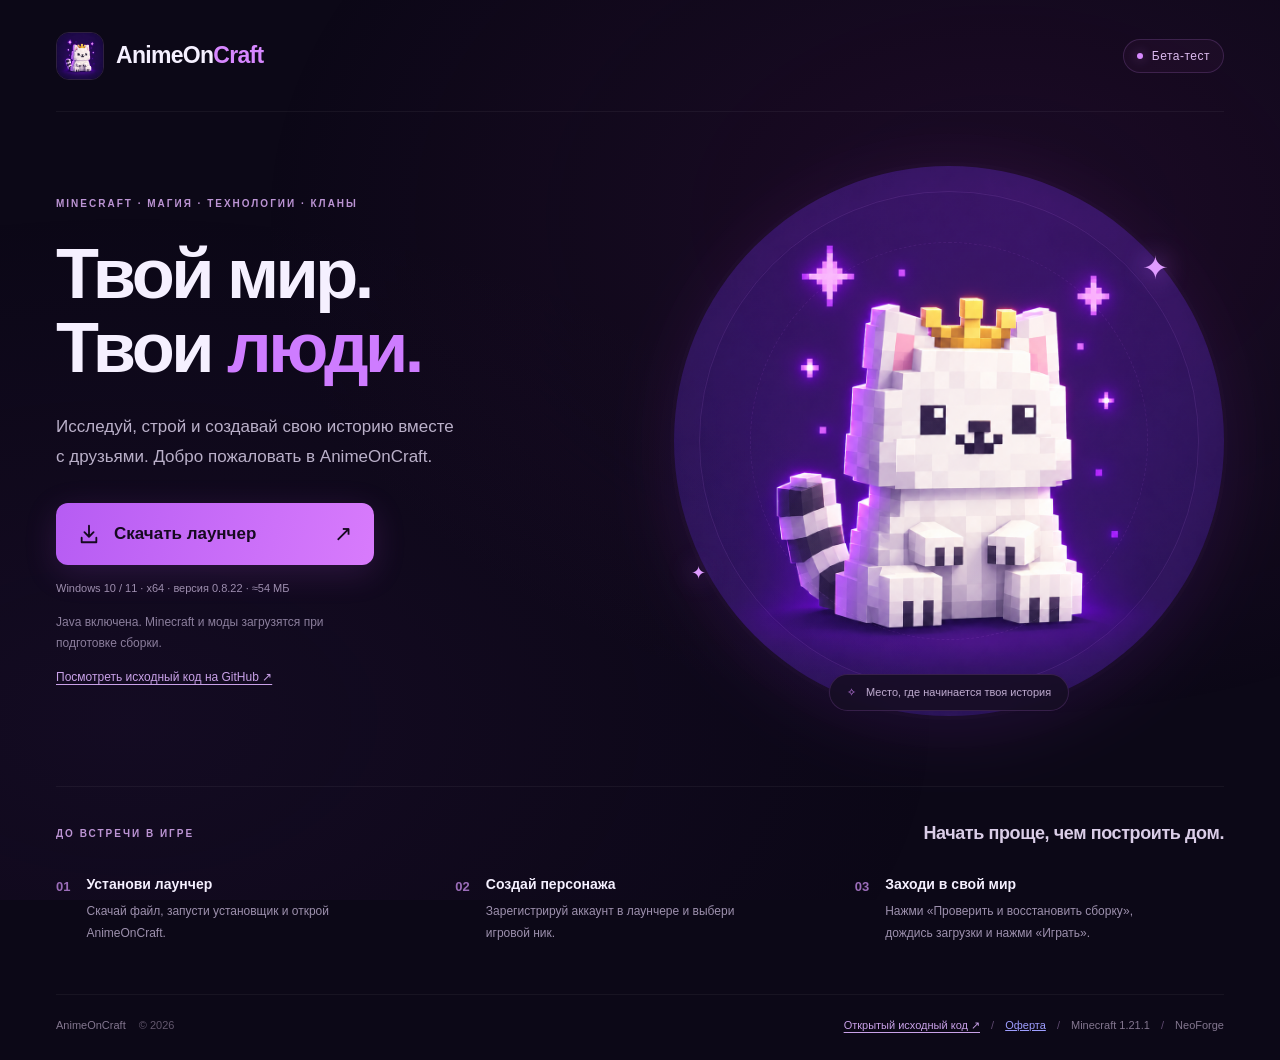
==== index.html @ 8fa248bb "Publish AnimeOnCraft 0.8.22 update metadata and download page" ====
<!doctype html>
<html lang="ru">
<head>
  <meta charset="utf-8">
  <meta name="viewport" content="width=device-width,initial-scale=1">
  <meta name="theme-color" content="#0c0817">
  <meta name="description" content="Скачай лаунчер AnimeOnCraft: Minecraft с магией, технологиями и кланами. Всё для игры — в одном приложении.">
  <title>AnimeOnCraft — скачать лаунчер</title>
  <link rel="icon" href="assets/mascot.png" type="image/png">
  <link rel="stylesheet" href="style.css">
</head>
<body>
  <div class="ambient" aria-hidden="true"></div>
  <div class="page">
    <header>
      <a class="brand" href="./" aria-label="AnimeOnCraft — главная">
        <img src="assets/mascot.png" alt="" width="48" height="48">
        <span>AnimeOn<span class="accent">Craft</span></span>
      </a>
      <span class="beta"><span></span> Бета-тест</span>
    </header>
    <main>
      <section class="hero" aria-labelledby="welcome">
        <div class="intro">
          <p class="eyebrow">MINECRAFT · МАГИЯ · ТЕХНОЛОГИИ · КЛАНЫ</p>
          <h1 id="welcome">Твой мир.<br>Твои <span>люди.</span></h1>
          <p class="description">Исследуй, строй и создавай свою историю вместе с друзьями. Добро пожаловать в AnimeOnCraft.</p>
          <a class="download" href="0.8.22/AnimeOnCraft_0.8.22_x64-setup.exe" download>
            <svg aria-hidden="true" viewBox="0 0 24 24" width="22" height="22" fill="none" stroke="currentColor" stroke-width="2" stroke-linecap="round" stroke-linejoin="round"><path d="M12 3v12m-5-5 5 5 5-5M4 16v5h16v-5"/></svg>
            Скачать лаунчер <span aria-hidden="true">↗</span>
          </a>
          <p class="download-meta">Windows 10 / 11 · x64 · версия 0.8.22 · ≈54 МБ</p>
          <p class="included">Java включена. Minecraft и моды загрузятся при подготовке сборки.</p>
          <p class="included"><a class="source-link" href="https://github.com/AnimeOnCraft/AnimeOnCraft" target="_blank" rel="noopener noreferrer">Посмотреть исходный код на GitHub ↗</a></p>
        </div>
        <div class="mascot-scene">
          <div class="orbit" aria-hidden="true"></div>
          <span class="spark spark-one" aria-hidden="true">✦</span>
          <img class="mascot" src="assets/mascot.png" alt="Маскот AnimeOnCraft — белый Minecraft-котик в золотой короне" width="1254" height="1254" fetchpriority="high">
          <span class="spark spark-two" aria-hidden="true">✦</span>
          <div class="scene-caption"><span aria-hidden="true">✧</span> Место, где начинается твоя история</div>
        </div>
      </section>
      <section class="getting-started" aria-labelledby="start">
        <div class="section-heading"><span class="eyebrow">ДО ВСТРЕЧИ В ИГРЕ</span><h2 id="start">Начать проще, чем построить дом.</h2></div>
        <ol class="steps">
          <li><span class="number">01</span><div><h3>Установи лаунчер</h3><p>Скачай файл, запусти установщик и открой AnimeOnCraft.</p></div></li>
          <li><span class="number">02</span><div><h3>Создай персонажа</h3><p>Зарегистрируй аккаунт в лаунчере и выбери игровой ник.</p></div></li>
          <li><span class="number">03</span><div><h3>Заходи в свой мир</h3><p>Нажми «Проверить и восстановить сборку», дождись загрузки и нажми «Играть».</p></div></li>
        </ol>
      </section>
    </main>
    <footer><span>AnimeOnCraft <span class="footer-year">© 2026</span></span><span><a class="source-link" href="https://github.com/AnimeOnCraft/AnimeOnCraft" target="_blank" rel="noopener noreferrer">Открытый исходный код ↗</a> <span class="divider">/</span> <a href="offer.html">Оферта</a> <span class="divider">/</span> Minecraft 1.21.1 <span class="divider">/</span> NeoForge</span></footer>
  </div>
</body>
</html>
---- style.css ----
*{box-sizing:border-box}html{color-scheme:dark}body{margin:0;background:#0c0817;color:#f5f0ff;font-family:Segoe UI,Arial,sans-serif;-webkit-font-smoothing:antialiased}.ambient{position:fixed;inset:0;z-index:-1;pointer-events:none;background:radial-gradient(ellipse at 78% 24%,#55145b38,transparent 52%),radial-gradient(ellipse at 10% 80%,#5020781f,transparent 50%)}.page{max-width:1280px;margin:auto;padding:0 56px}header{height:112px;display:flex;align-items:center;justify-content:space-between;border-bottom:1px solid #ffffff0d}.brand{display:flex;gap:12px;align-items:center;color:inherit;text-decoration:none;font-size:23px;font-weight:750;letter-spacing:-.7px}.brand img{border-radius:13px;border:1px solid #9165b345;object-fit:cover}.accent{color:#d787ff}.beta{display:flex;align-items:center;gap:9px;font-size:12px;color:#dcbbef;letter-spacing:.5px;border:1px solid #8655a34f;padding:9px 13px;border-radius:99px;background:#36183d44}.beta>span{width:6px;height:6px;border-radius:50%;background:#d78aff;box-shadow:0 0 12px #d78aff77}.hero{position:relative;display:grid;grid-template-columns:1.08fr 1fr;align-items:center;min-height:610px;gap:24px;padding:54px 0 70px}.eyebrow{font-size:10px;line-height:1.8;letter-spacing:2px;font-weight:700;color:#bc94d4}.intro>.eyebrow{margin:0 0 24px}h1{font-size:clamp(50px,5.5vw,76px);line-height:1.06;letter-spacing:-3.5px;margin:0 0 26px;font-weight:800}h1>span{color:#ce7cff}.description{font-size:17px;color:#bab0c9;max-width:410px;line-height:1.75;margin:0 0 32px}.download{display:flex;align-items:center;justify-content:center;gap:14px;width:318px;min-height:62px;padding:16px 22px;border-radius:12px;background:linear-gradient(105deg,#b65cf3,#d87bfc);color:#160920;text-decoration:none;font-size:17px;font-weight:750;box-shadow:0 8px 32px #b94de22b;transition:transform .18s,box-shadow .18s}.download>span{margin-left:auto;font-size:22px;font-weight:400}.download:hover{transform:translateY(-2px);box-shadow:0 10px 36px #c45df244}.download:active{transform:translateY(0)}a:focus-visible{outline:3px solid #f3ceff;outline-offset:6px}.download-meta{font-size:11px;color:#9e8eaf;margin:14px 0 0;line-height:1.7}.included{font-size:12px;line-height:1.7;max-width:315px;color:#8b7e9c;margin:14px 0 0}.mascot-scene{position:relative;min-width:0;display:flex;align-items:center;justify-content:center;aspect-ratio:1}.mascot{position:relative;z-index:1;width:100%;height:auto;mix-blend-mode:screen;filter:drop-shadow(0 16px 32px #7320b129);border-radius:50%}.orbit{position:absolute;width:91%;height:91%;border:1px solid #c982f51f;border-radius:50%;box-shadow:0 0 0 29px #ce85ff03,0 0 0 58px #ce85ff02}.orbit:before{content:"";position:absolute;inset:10%;border:1px dashed #a861d21f;border-radius:50%}.spark{position:absolute;z-index:2;color:#df9bff;filter:drop-shadow(0 0 13px #b65cf3)}.spark-one{top:15%;right:10%;font-size:32px}.spark-two{bottom:24%;left:3%;font-size:18px}.scene-caption{position:absolute;z-index:3;bottom:1%;left:50%;transform:translateX(-50%);white-space:nowrap;border:1px solid #ae68d336;border-radius:99px;padding:11px 17px;background:#160e24e8;color:#c3afd3;font-size:11px;backdrop-filter:blur(12px)}.scene-caption>span{color:#d78aff;margin-right:7px}.getting-started{border-top:1px solid #ffffff0d;padding:36px 0 50px}.section-heading{display:flex;align-items:center;justify-content:space-between;gap:20px;margin-bottom:32px}h2{font-size:18px;letter-spacing:-.4px;margin:0;font-weight:600;color:#dacde7}.steps{display:grid;grid-template-columns:repeat(3,minmax(0,1fr));list-style:none;margin:0;padding:0;gap:30px}.steps li{display:flex;align-items:flex-start;gap:16px}.number{flex:none;color:#9b6db9;font-size:13px;font-weight:600;font-variant-numeric:tabular-nums;padding-top:3px}h3{font-size:14px;margin:0 0 9px;font-weight:650}.steps p{font-size:12px;line-height:1.8;color:#9d90ad;margin:0;max-width:285px}footer{display:flex;justify-content:space-between;gap:20px;padding:24px 0 28px;border-top:1px solid #ffffff0d;color:#83768f;font-size:11px}.footer-year{color:#62576d;margin-left:10px}.divider{color:#5e496f;margin:0 8px}@media(min-width:1500px){.hero{min-height:660px}}@media(max-width:900px){.page{padding:0 28px}.hero{gap:0;min-height:540px}h1{font-size:57px}.description{font-size:15px}.scene-caption{font-size:9px;padding:9px 11px}.download{width:290px}.steps{gap:22px}.section-heading{align-items:flex-start;flex-direction:column;gap:8px}.steps li{gap:10px}}@media(max-width:640px){.page{padding:0 24px}header{height:88px}.brand{font-size:19px;gap:9px}.brand img{width:38px;height:38px;border-radius:10px}.beta{font-size:10px;padding:7px 9px;gap:6px}.hero{display:flex;flex-direction:column;padding:42px 0 38px;gap:22px}.intro{width:100%}.intro>.eyebrow{font-size:8px;letter-spacing:1.5px;margin-bottom:20px}h1{font-size:58px;letter-spacing:-2.8px}.description{max-width:360px;margin-bottom:26px}.download{width:100%;max-width:360px}.download-meta{font-size:10px}.included{max-width:330px}.mascot-scene{width:min(100%,340px);margin:0 auto 12px}.scene-caption{font-size:9px;bottom:-1%}.getting-started{padding:29px 0 34px}.section-heading{margin-bottom:27px}h2{font-size:17px}.steps{grid-template-columns:1fr;gap:25px}.steps li{gap:19px}.steps p{max-width:100%;font-size:13px}footer{font-size:10px;flex-wrap:wrap;padding:22px 0;gap:12px}}@media(prefers-reduced-motion:reduce){.download{transition:none}}

a.source-link{color:#c9a1e8;text-decoration:underline;text-underline-offset:3px}a.source-link:hover{color:#f0daff}a.source-link:focus-visible{outline:2px solid #d787ff;outline-offset:4px}
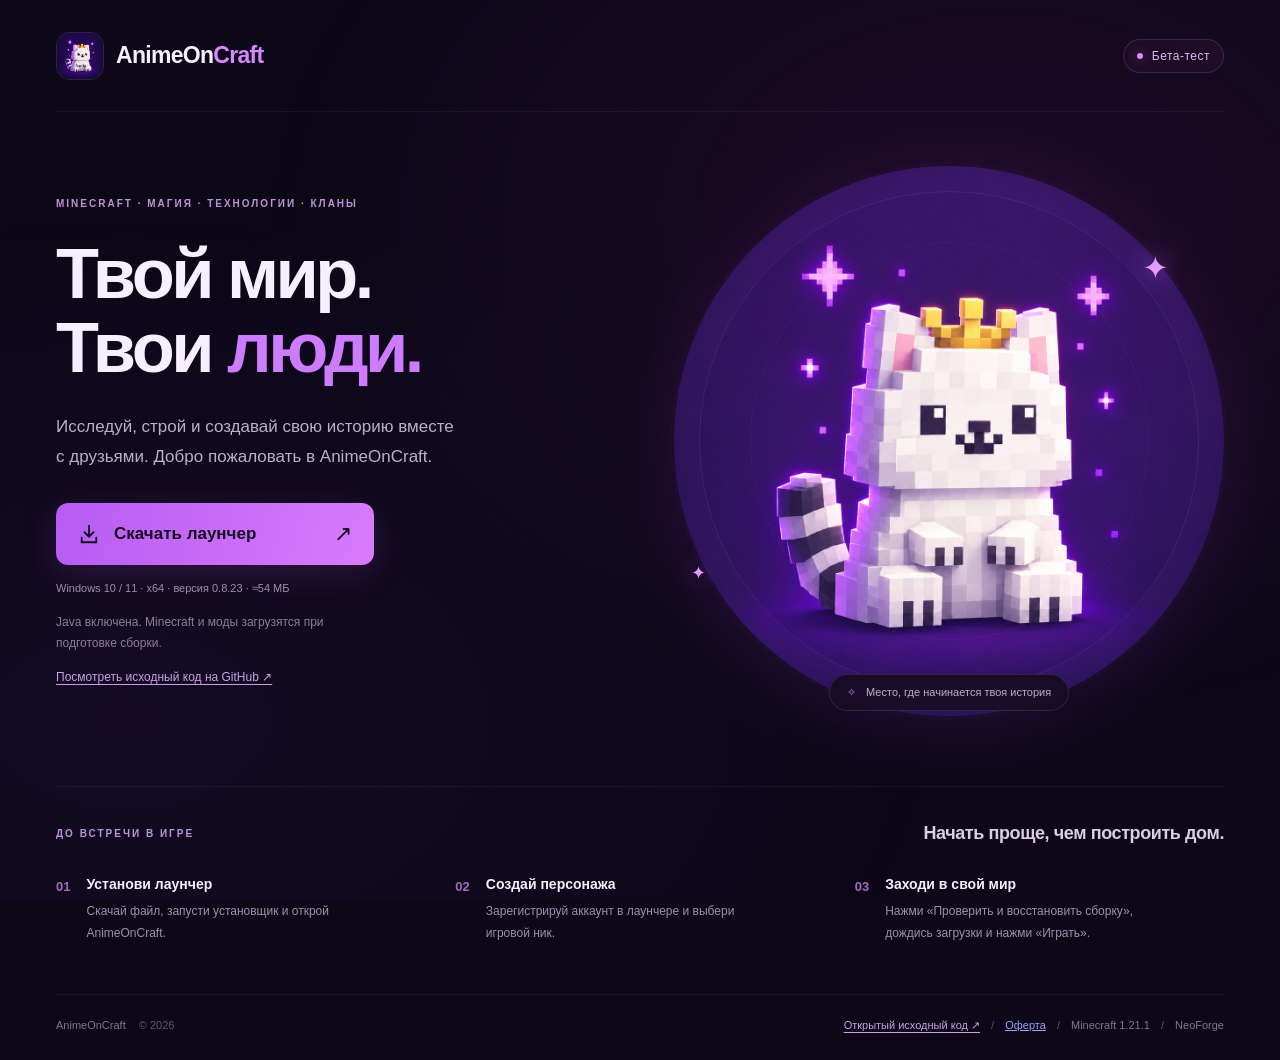
==== commit 244ee663: "Publish AnimeOnCraft 0.8.23 update metadata and download page" ====
--- a/index.html
+++ b/index.html
@@ -25,11 +25,11 @@
           <p class="eyebrow">MINECRAFT · МАГИЯ · ТЕХНОЛОГИИ · КЛАНЫ</p>
           <h1 id="welcome">Твой мир.<br>Твои <span>люди.</span></h1>
           <p class="description">Исследуй, строй и создавай свою историю вместе с друзьями. Добро пожаловать в AnimeOnCraft.</p>
-          <a class="download" href="0.8.22/AnimeOnCraft_0.8.22_x64-setup.exe" download>
+          <a class="download" href="0.8.23/AnimeOnCraft_0.8.23_x64-setup.exe" download>
             <svg aria-hidden="true" viewBox="0 0 24 24" width="22" height="22" fill="none" stroke="currentColor" stroke-width="2" stroke-linecap="round" stroke-linejoin="round"><path d="M12 3v12m-5-5 5 5 5-5M4 16v5h16v-5"/></svg>
             Скачать лаунчер <span aria-hidden="true">↗</span>
           </a>
-          <p class="download-meta">Windows 10 / 11 · x64 · версия 0.8.22 · ≈54 МБ</p>
+          <p class="download-meta">Windows 10 / 11 · x64 · версия 0.8.23 · ≈54 МБ</p>
           <p class="included">Java включена. Minecraft и моды загрузятся при подготовке сборки.</p>
           <p class="included"><a class="source-link" href="https://github.com/AnimeOnCraft/AnimeOnCraft" target="_blank" rel="noopener noreferrer">Посмотреть исходный код на GitHub ↗</a></p>
         </div>
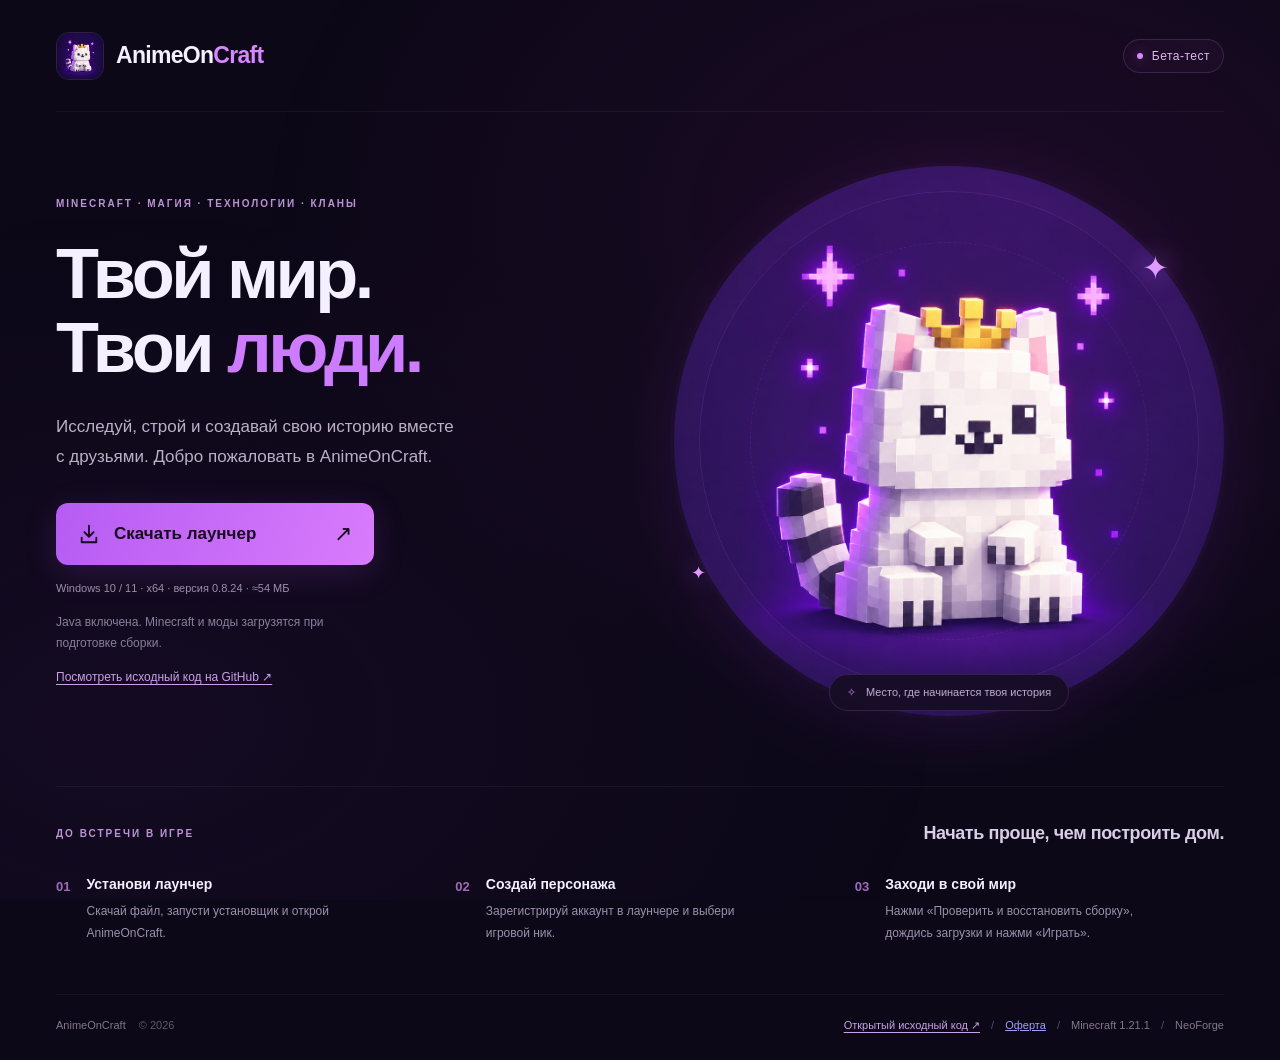
==== commit e74c4c0b: "Publish AnimeOnCraft 0.8.24 update metadata and download page" ====
--- a/index.html
+++ b/index.html
@@ -25,11 +25,11 @@
           <p class="eyebrow">MINECRAFT · МАГИЯ · ТЕХНОЛОГИИ · КЛАНЫ</p>
           <h1 id="welcome">Твой мир.<br>Твои <span>люди.</span></h1>
           <p class="description">Исследуй, строй и создавай свою историю вместе с друзьями. Добро пожаловать в AnimeOnCraft.</p>
-          <a class="download" href="0.8.23/AnimeOnCraft_0.8.23_x64-setup.exe" download>
+          <a class="download" href="0.8.24/AnimeOnCraft_0.8.24_x64-setup.exe" download>
             <svg aria-hidden="true" viewBox="0 0 24 24" width="22" height="22" fill="none" stroke="currentColor" stroke-width="2" stroke-linecap="round" stroke-linejoin="round"><path d="M12 3v12m-5-5 5 5 5-5M4 16v5h16v-5"/></svg>
             Скачать лаунчер <span aria-hidden="true">↗</span>
           </a>
-          <p class="download-meta">Windows 10 / 11 · x64 · версия 0.8.23 · ≈54 МБ</p>
+          <p class="download-meta">Windows 10 / 11 · x64 · версия 0.8.24 · ≈54 МБ</p>
           <p class="included">Java включена. Minecraft и моды загрузятся при подготовке сборки.</p>
           <p class="included"><a class="source-link" href="https://github.com/AnimeOnCraft/AnimeOnCraft" target="_blank" rel="noopener noreferrer">Посмотреть исходный код на GitHub ↗</a></p>
         </div>
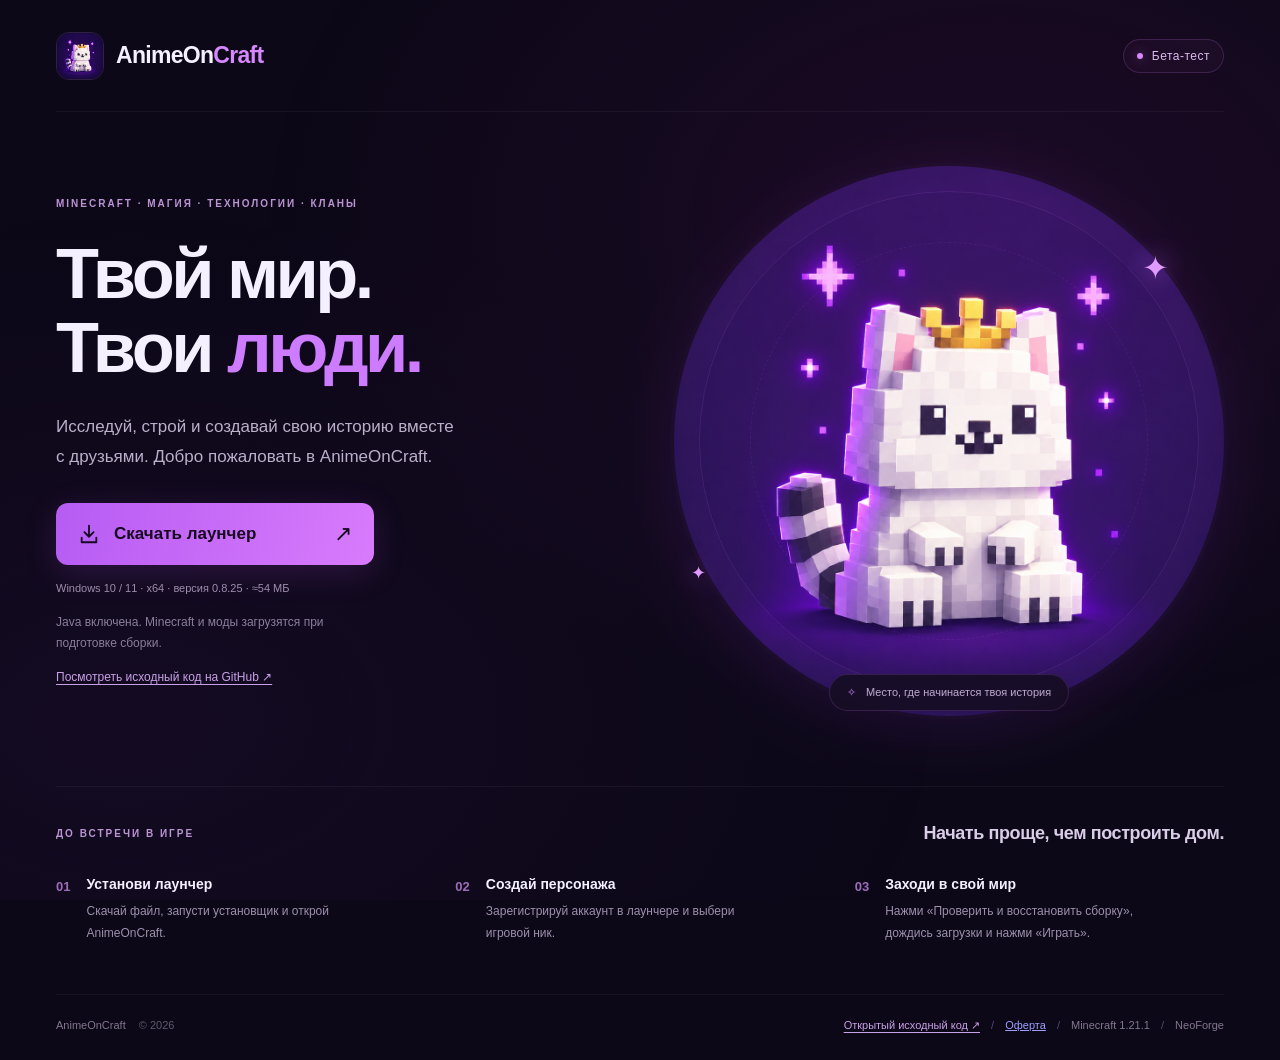
==== commit 04b3bee4: "Publish AnimeOnCraft 0.8.25 update metadata and download page" ====
--- a/index.html
+++ b/index.html
@@ -25,11 +25,11 @@
           <p class="eyebrow">MINECRAFT · МАГИЯ · ТЕХНОЛОГИИ · КЛАНЫ</p>
           <h1 id="welcome">Твой мир.<br>Твои <span>люди.</span></h1>
           <p class="description">Исследуй, строй и создавай свою историю вместе с друзьями. Добро пожаловать в AnimeOnCraft.</p>
-          <a class="download" href="0.8.24/AnimeOnCraft_0.8.24_x64-setup.exe" download>
+          <a class="download" href="0.8.25/AnimeOnCraft_0.8.25_x64-setup.exe" download>
             <svg aria-hidden="true" viewBox="0 0 24 24" width="22" height="22" fill="none" stroke="currentColor" stroke-width="2" stroke-linecap="round" stroke-linejoin="round"><path d="M12 3v12m-5-5 5 5 5-5M4 16v5h16v-5"/></svg>
             Скачать лаунчер <span aria-hidden="true">↗</span>
           </a>
-          <p class="download-meta">Windows 10 / 11 · x64 · версия 0.8.24 · ≈54 МБ</p>
+          <p class="download-meta">Windows 10 / 11 · x64 · версия 0.8.25 · ≈54 МБ</p>
           <p class="included">Java включена. Minecraft и моды загрузятся при подготовке сборки.</p>
           <p class="included"><a class="source-link" href="https://github.com/AnimeOnCraft/AnimeOnCraft" target="_blank" rel="noopener noreferrer">Посмотреть исходный код на GitHub ↗</a></p>
         </div>
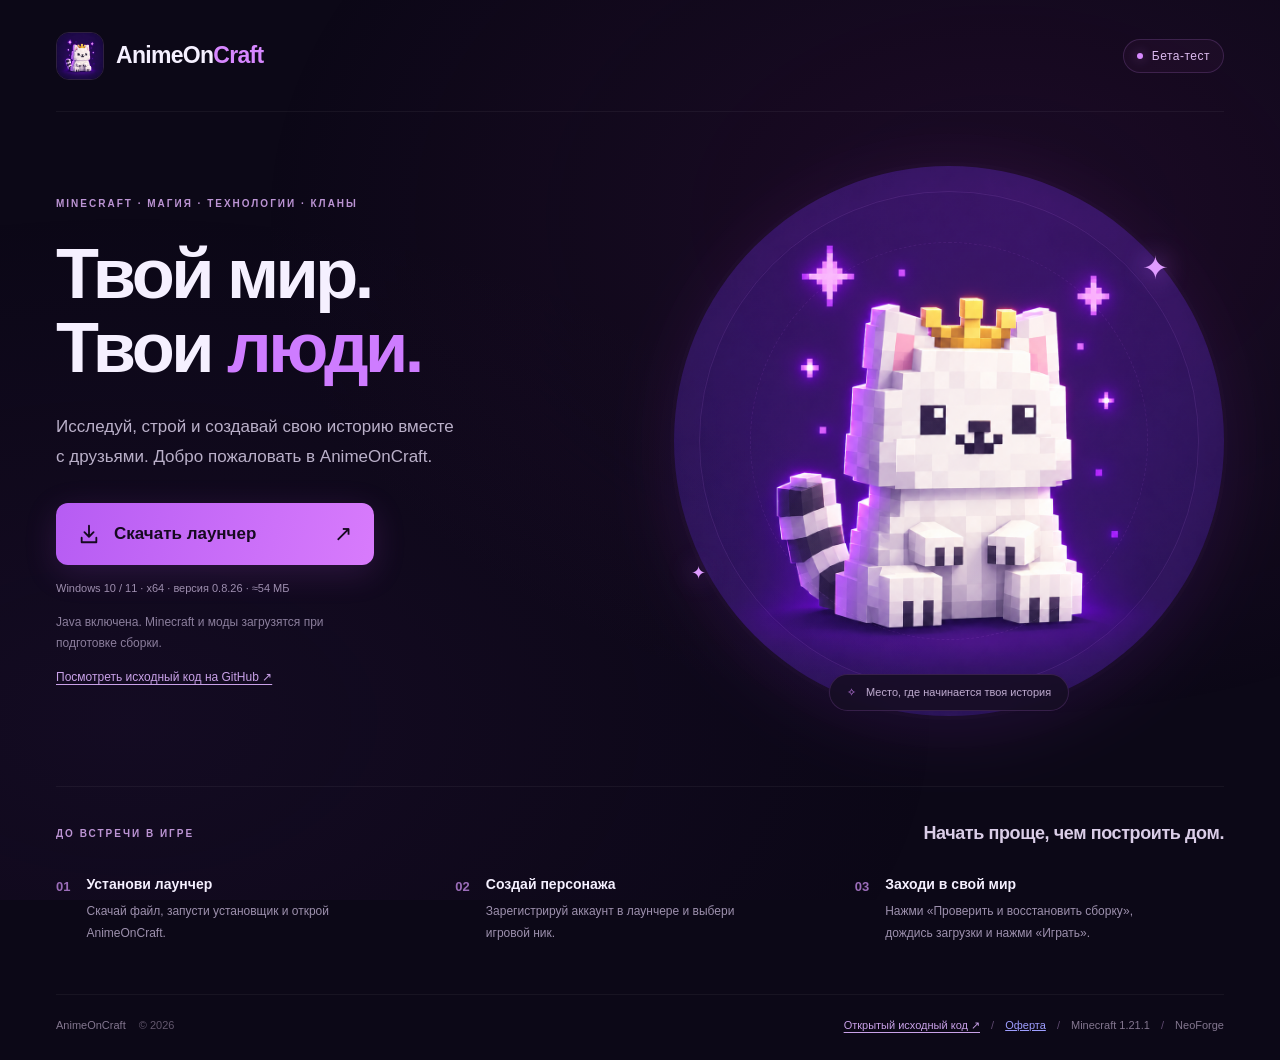
==== commit 62e56881: "Publish AnimeOnCraft 0.8.26 update metadata and download page" ====
--- a/index.html
+++ b/index.html
@@ -25,11 +25,11 @@
           <p class="eyebrow">MINECRAFT · МАГИЯ · ТЕХНОЛОГИИ · КЛАНЫ</p>
           <h1 id="welcome">Твой мир.<br>Твои <span>люди.</span></h1>
           <p class="description">Исследуй, строй и создавай свою историю вместе с друзьями. Добро пожаловать в AnimeOnCraft.</p>
-          <a class="download" href="0.8.25/AnimeOnCraft_0.8.25_x64-setup.exe" download>
+          <a class="download" href="0.8.26/AnimeOnCraft_0.8.26_x64-setup.exe" download>
             <svg aria-hidden="true" viewBox="0 0 24 24" width="22" height="22" fill="none" stroke="currentColor" stroke-width="2" stroke-linecap="round" stroke-linejoin="round"><path d="M12 3v12m-5-5 5 5 5-5M4 16v5h16v-5"/></svg>
             Скачать лаунчер <span aria-hidden="true">↗</span>
           </a>
-          <p class="download-meta">Windows 10 / 11 · x64 · версия 0.8.25 · ≈54 МБ</p>
+          <p class="download-meta">Windows 10 / 11 · x64 · версия 0.8.26 · ≈54 МБ</p>
           <p class="included">Java включена. Minecraft и моды загрузятся при подготовке сборки.</p>
           <p class="included"><a class="source-link" href="https://github.com/AnimeOnCraft/AnimeOnCraft" target="_blank" rel="noopener noreferrer">Посмотреть исходный код на GitHub ↗</a></p>
         </div>
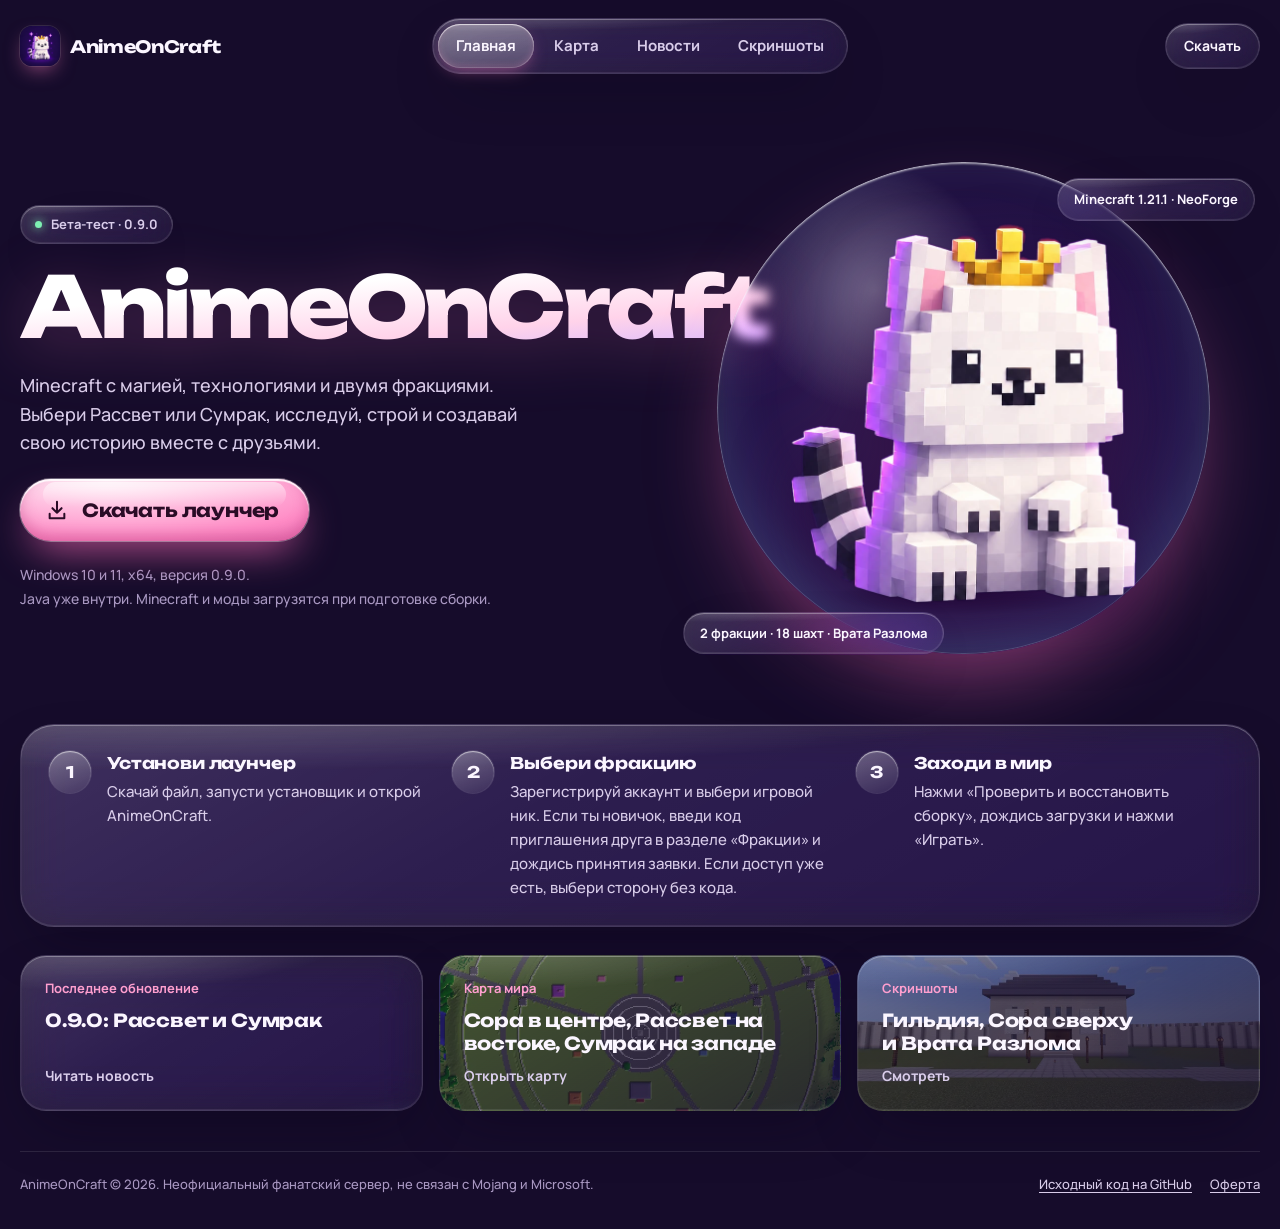
==== commit b02c4db6: "Publish AnimeOnCraft 0.9.0 factions metadata" ====
--- a/index.html
+++ b/index.html
@@ -1,56 +1,167 @@
 <!doctype html>
 <html lang="ru">
 <head>
-  <meta charset="utf-8">
-  <meta name="viewport" content="width=device-width,initial-scale=1">
-  <meta name="theme-color" content="#0c0817">
-  <meta name="description" content="Скачай лаунчер AnimeOnCraft: Minecraft с магией, технологиями и кланами. Всё для игры — в одном приложении.">
-  <title>AnimeOnCraft — скачать лаунчер</title>
-  <link rel="icon" href="assets/mascot.png" type="image/png">
-  <link rel="stylesheet" href="style.css">
+<meta charset="utf-8">
+<meta name="viewport" content="width=device-width,initial-scale=1,viewport-fit=cover">
+<title>AnimeOnCraft — скачать лаунчер</title>
+<meta name="claude:viewport-fit-sides" content="cover">
+<meta name="theme-color" content="#160c2b">
+<meta name="description" content="Скачай лаунчер AnimeOnCraft: Minecraft с магией, технологиями и двумя фракциями. Карта мира, новости и скриншоты сервера.">
+<link rel="icon" href="assets/mascot.png" type="image/png">
+<link rel="preconnect" href="https://fonts.googleapis.com">
+<link rel="preconnect" href="https://fonts.gstatic.com" crossorigin>
+<link rel="stylesheet" href="https://fonts.googleapis.com/css2?family=Unbounded:wght@500;700;800&family=Manrope:wght@400;500;600;700&display=swap">
+<link rel="stylesheet" href="style.css">
 </head>
 <body>
-  <div class="ambient" aria-hidden="true"></div>
-  <div class="page">
-    <header>
-      <a class="brand" href="./" aria-label="AnimeOnCraft — главная">
-        <img src="assets/mascot.png" alt="" width="48" height="48">
-        <span>AnimeOn<span class="accent">Craft</span></span>
+<!-- Refraction filter for the liquid lens (Chromium uses it through backdrop-filter:url(); other browsers fall back to blur). -->
+<svg class="defs" aria-hidden="true" width="0" height="0">
+  <filter id="lens" x="0" y="0" width="100%" height="100%" color-interpolation-filters="sRGB">
+    <feImage href="data:image/svg+xml;utf8,%3Csvg xmlns='http://www.w3.org/2000/svg' width='200' height='60'%3E%3Cdefs%3E%3ClinearGradient id='x'%3E%3Cstop offset='0' stop-color='%23000'/%3E%3Cstop offset='.18' stop-color='%23808080'/%3E%3Cstop offset='.82' stop-color='%23808080'/%3E%3Cstop offset='1' stop-color='%23fff'/%3E%3C/linearGradient%3E%3ClinearGradient id='y' x2='0' y2='1'%3E%3Cstop offset='0' stop-color='%23000'/%3E%3Cstop offset='.3' stop-color='%23808080'/%3E%3Cstop offset='.7' stop-color='%23808080'/%3E%3Cstop offset='1' stop-color='%23fff'/%3E%3C/linearGradient%3E%3C/defs%3E%3Crect width='200' height='60' fill='url(%23x)'/%3E%3Crect width='200' height='60' fill='url(%23y)' style='mix-blend-mode:screen' opacity='.0'/%3E%3C/svg%3E" preserveAspectRatio="none" result="map"/>
+    <feDisplacementMap in="SourceGraphic" in2="map" scale="22" xChannelSelector="R" yChannelSelector="G"/>
+  </filter>
+</svg>
+
+<div class="sky" aria-hidden="true"><i class="b1"></i><i class="b2"></i><i class="b3"></i><i class="b4"></i></div>
+
+<header class="top">
+  <a class="brand" href="#home" aria-label="AnimeOnCraft, главная">
+    <img src="assets/mascot.png" alt="" width="40" height="40">
+    <span>AnimeOnCraft</span>
+  </a>
+  <nav class="tabs glass" aria-label="Разделы сайта">
+    <span class="lens" aria-hidden="true"></span>
+    <a href="#home" data-tab="home">Главная</a>
+    <a href="#map" data-tab="map">Карта</a>
+    <a href="#news" data-tab="news">Новости</a>
+    <a href="#shots" data-tab="shots">Скриншоты</a>
+  </nav>
+  <a class="mini-download glass" href="https://charizma1337.github.io/animeoncraft-updates/0.9.0/AnimeOnCraft_0.9.0_x64-setup.exe" download>Скачать</a>
+</header>
+
+<main>
+  <!-- ГЛАВНАЯ -->
+  <section class="view view-home" id="view-home" data-view="home">
+    <div class="hero">
+      <div class="intro">
+        <span class="beta glass"><i></i>Бета-тест · 0.9.0</span>
+        <h1>AnimeOnCraft</h1>
+        <p class="lead">Minecraft с магией, технологиями и двумя фракциями. Выбери Рассвет или Сумрак, исследуй, строй и создавай свою историю вместе с друзьями.</p>
+        <a class="cta" href="https://charizma1337.github.io/animeoncraft-updates/0.9.0/AnimeOnCraft_0.9.0_x64-setup.exe" download>
+          <svg aria-hidden="true" viewBox="0 0 24 24" width="22" height="22" fill="none" stroke="currentColor" stroke-width="2.2" stroke-linecap="round" stroke-linejoin="round"><path d="M12 3v12m-5-5 5 5 5-5M4 16v5h16v-5"/></svg>
+          <span>Скачать лаунчер</span>
+        </a>
+        <p class="meta">Windows 10 и 11, x64, версия 0.9.0.<br>Java уже внутри. Minecraft и моды загрузятся при подготовке сборки.</p>
+      </div>
+      <div class="stage" aria-hidden="false">
+        <div class="bubble"></div>
+        <img class="cat" src="assets/mascot-cut.webp" alt="Маскот AnimeOnCraft: белый пиксельный котик в золотой короне" width="900" height="983">
+        <div class="pedestal"></div>
+        <div class="chip chip-a glass">Minecraft 1.21.1 · NeoForge</div>
+        <div class="chip chip-b glass">2 фракции · 18 шахт · Врата Разлома</div>
+      </div>
+    </div>
+
+    <ol class="steps glass">
+      <li><b>1</b><div><h3>Установи лаунчер</h3><p>Скачай файл, запусти установщик и открой AnimeOnCraft.</p></div></li>
+      <li><b>2</b><div><h3>Выбери фракцию</h3><p>Зарегистрируй аккаунт и выбери игровой ник. Если ты новичок, введи код приглашения друга в разделе «Фракции» и дождись принятия заявки. Если доступ уже есть, выбери сторону без кода.</p></div></li>
+      <li><b>3</b><div><h3>Заходи в мир</h3><p>Нажми «Проверить и восстановить сборку», дождись загрузки и нажми «Играть».</p></div></li>
+    </ol>
+
+    <div class="teasers">
+      <a class="teaser glass" href="#news" id="teaser-news">
+        <span class="t-kicker">Последнее обновление</span>
+        <strong class="t-title"></strong>
+        <span class="t-more">Читать новость</span>
       </a>
-      <span class="beta"><span></span> Бета-тест</span>
-    </header>
-    <main>
-      <section class="hero" aria-labelledby="welcome">
-        <div class="intro">
-          <p class="eyebrow">MINECRAFT · МАГИЯ · ТЕХНОЛОГИИ · КЛАНЫ</p>
-          <h1 id="welcome">Твой мир.<br>Твои <span>люди.</span></h1>
-          <p class="description">Исследуй, строй и создавай свою историю вместе с друзьями. Добро пожаловать в AnimeOnCraft.</p>
-          <a class="download" href="0.8.26/AnimeOnCraft_0.8.26_x64-setup.exe" download>
-            <svg aria-hidden="true" viewBox="0 0 24 24" width="22" height="22" fill="none" stroke="currentColor" stroke-width="2" stroke-linecap="round" stroke-linejoin="round"><path d="M12 3v12m-5-5 5 5 5-5M4 16v5h16v-5"/></svg>
-            Скачать лаунчер <span aria-hidden="true">↗</span>
-          </a>
-          <p class="download-meta">Windows 10 / 11 · x64 · версия 0.8.26 · ≈54 МБ</p>
-          <p class="included">Java включена. Minecraft и моды загрузятся при подготовке сборки.</p>
-          <p class="included"><a class="source-link" href="https://github.com/AnimeOnCraft/AnimeOnCraft" target="_blank" rel="noopener noreferrer">Посмотреть исходный код на GitHub ↗</a></p>
+      <a class="teaser teaser-map glass" href="#map">
+        <span class="t-kicker">Карта мира</span>
+        <strong class="t-title">Сора в центре, Рассвет на востоке, Сумрак на западе</strong>
+        <span class="t-more">Открыть карту</span>
+      </a>
+      <a class="teaser teaser-shots glass" href="#shots">
+        <span class="t-kicker">Скриншоты</span>
+        <strong class="t-title">Гильдия, Сора сверху и Врата Разлома</strong>
+        <span class="t-more">Смотреть</span>
+      </a>
+    </div>
+  </section>
+
+  <!-- КАРТА -->
+  <section class="view view-map" id="view-map" data-view="map" hidden>
+    <div class="view-head">
+      <h2>Карта мира</h2>
+      <p>Сора стоит в центре мира. Восток держит Рассвет, запад держит Сумрак, а север и юг остаются ничьими. Колесо мыши или щипок приближают карту, перетаскивание двигает её.</p>
+    </div>
+    <div class="map-shell glass">
+      <div class="map-filters" role="group" aria-label="Что показывать на карте">
+        <button type="button" class="pill on" data-layer="sora" aria-pressed="true"><i class="dot d-sora"></i>Сора</button>
+        <button type="button" class="pill on" data-layer="clan" aria-pressed="true"><i class="dot d-clan"></i>Фракции</button>
+        <button type="button" class="pill on" data-layer="res" aria-pressed="true"><i class="dot d-res"></i>Шахты и угодья</button>
+        <button type="button" class="pill on" data-layer="place" aria-pressed="true"><i class="dot d-place"></i>Форты и деревни</button>
+        <button type="button" class="pill on" data-layer="event" aria-pressed="true"><i class="dot d-event"></i>Ивенты</button>
+        <button type="button" class="pill on" data-layer="roads" aria-pressed="true"><i class="dot d-road"></i>Дороги</button>
+      </div>
+      <div class="map-frame" id="map-frame">
+        <svg id="map-svg" role="img" aria-label="Карта мира AnimeOnCraft"></svg>
+        <div class="map-zoom glass">
+          <button type="button" id="zoom-in" aria-label="Приблизить">+</button>
+          <button type="button" id="zoom-out" aria-label="Отдалить">−</button>
+          <button type="button" id="zoom-home" aria-label="Показать весь мир">⌂</button>
         </div>
-        <div class="mascot-scene">
-          <div class="orbit" aria-hidden="true"></div>
-          <span class="spark spark-one" aria-hidden="true">✦</span>
-          <img class="mascot" src="assets/mascot.png" alt="Маскот AnimeOnCraft — белый Minecraft-котик в золотой короне" width="1254" height="1254" fetchpriority="high">
-          <span class="spark spark-two" aria-hidden="true">✦</span>
-          <div class="scene-caption"><span aria-hidden="true">✧</span> Место, где начинается твоя история</div>
+        <div class="map-card glass" id="map-card" hidden>
+          <span class="mc-type"></span>
+          <strong class="mc-name"></strong>
+          <span class="mc-xz"></span>
         </div>
-      </section>
-      <section class="getting-started" aria-labelledby="start">
-        <div class="section-heading"><span class="eyebrow">ДО ВСТРЕЧИ В ИГРЕ</span><h2 id="start">Начать проще, чем построить дом.</h2></div>
-        <ol class="steps">
-          <li><span class="number">01</span><div><h3>Установи лаунчер</h3><p>Скачай файл, запусти установщик и открой AnimeOnCraft.</p></div></li>
-          <li><span class="number">02</span><div><h3>Создай персонажа</h3><p>Зарегистрируй аккаунт в лаунчере и выбери игровой ник.</p></div></li>
-          <li><span class="number">03</span><div><h3>Заходи в свой мир</h3><p>Нажми «Проверить и восстановить сборку», дождись загрузки и нажми «Играть».</p></div></li>
-        </ol>
-      </section>
-    </main>
-    <footer><span>AnimeOnCraft <span class="footer-year">© 2026</span></span><span><a class="source-link" href="https://github.com/AnimeOnCraft/AnimeOnCraft" target="_blank" rel="noopener noreferrer">Открытый исходный код ↗</a> <span class="divider">/</span> <a href="offer.html">Оферта</a> <span class="divider">/</span> Minecraft 1.21.1 <span class="divider">/</span> NeoForge</span></footer>
-  </div>
+      </div>
+      <div class="map-legend" id="map-legend"></div>
+    </div>
+  </section>
+
+  <!-- НОВОСТИ -->
+  <section class="view view-news" id="view-news" data-view="news" hidden>
+    <div class="view-head">
+      <h2>Новости</h2>
+      <p>Что изменилось на сервере. Те же тексты приходят в лаунчер после каждого обновления.</p>
+    </div>
+    <div class="news">
+      <ul class="news-list glass" id="news-list" role="list"></ul>
+      <article class="news-article glass" id="news-article" aria-live="polite"></article>
+    </div>
+  </section>
+
+  <!-- СКРИНШОТЫ -->
+  <section class="view view-shots" id="view-shots" data-view="shots" hidden>
+    <div class="view-head">
+      <h2>Скриншоты</h2>
+      <p>Кадры с сервера: здание гильдии искателей приключений, столица Сора с высоты и Врата Разлома с подземельем.</p>
+    </div>
+    <div class="seg glass" role="tablist" aria-label="Альбом">
+      <span class="seg-lens" aria-hidden="true"></span>
+      <button type="button" role="tab" data-album="guild" aria-selected="true">Гильдия</button>
+      <button type="button" role="tab" data-album="sora" aria-selected="false">Сора сверху</button>
+      <button type="button" role="tab" data-album="rift" aria-selected="false">Врата Разлома</button>
+    </div>
+    <p class="album-note" id="album-note"></p>
+    <div class="gallery" id="gallery"></div>
+  </section>
+</main>
+
+<footer class="foot">
+  <span>AnimeOnCraft © 2026. Неофициальный фанатский сервер, не связан с Mojang и Microsoft.</span>
+  <span class="links"><a href="https://github.com/AnimeOnCraft/AnimeOnCraft" target="_blank" rel="noopener noreferrer">Исходный код на GitHub</a><a href="offer.html">Оферта</a></span>
+</footer>
+
+<div class="lightbox" id="lightbox" hidden>
+  <button type="button" class="lb-close glass" id="lb-close" aria-label="Закрыть">✕</button>
+  <button type="button" class="lb-nav lb-prev glass" id="lb-prev" aria-label="Предыдущий кадр">‹</button>
+  <figure class="lb-fig glass"><img id="lb-img" alt=""><figcaption id="lb-cap"></figcaption></figure>
+  <button type="button" class="lb-nav lb-next glass" id="lb-next" aria-label="Следующий кадр">›</button>
+</div>
+
+<script src="assets/world.js"></script>
+<script src="assets/news.js"></script>
+<script src="app.js"></script>
 </body>
 </html>
--- a/style.css
+++ b/style.css
@@ -1,3 +1,251 @@
-*{box-sizing:border-box}html{color-scheme:dark}body{margin:0;background:#0c0817;color:#f5f0ff;font-family:Segoe UI,Arial,sans-serif;-webkit-font-smoothing:antialiased}.ambient{position:fixed;inset:0;z-index:-1;pointer-events:none;background:radial-gradient(ellipse at 78% 24%,#55145b38,transparent 52%),radial-gradient(ellipse at 10% 80%,#5020781f,transparent 50%)}.page{max-width:1280px;margin:auto;padding:0 56px}header{height:112px;display:flex;align-items:center;justify-content:space-between;border-bottom:1px solid #ffffff0d}.brand{display:flex;gap:12px;align-items:center;color:inherit;text-decoration:none;font-size:23px;font-weight:750;letter-spacing:-.7px}.brand img{border-radius:13px;border:1px solid #9165b345;object-fit:cover}.accent{color:#d787ff}.beta{display:flex;align-items:center;gap:9px;font-size:12px;color:#dcbbef;letter-spacing:.5px;border:1px solid #8655a34f;padding:9px 13px;border-radius:99px;background:#36183d44}.beta>span{width:6px;height:6px;border-radius:50%;background:#d78aff;box-shadow:0 0 12px #d78aff77}.hero{position:relative;display:grid;grid-template-columns:1.08fr 1fr;align-items:center;min-height:610px;gap:24px;padding:54px 0 70px}.eyebrow{font-size:10px;line-height:1.8;letter-spacing:2px;font-weight:700;color:#bc94d4}.intro>.eyebrow{margin:0 0 24px}h1{font-size:clamp(50px,5.5vw,76px);line-height:1.06;letter-spacing:-3.5px;margin:0 0 26px;font-weight:800}h1>span{color:#ce7cff}.description{font-size:17px;color:#bab0c9;max-width:410px;line-height:1.75;margin:0 0 32px}.download{display:flex;align-items:center;justify-content:center;gap:14px;width:318px;min-height:62px;padding:16px 22px;border-radius:12px;background:linear-gradient(105deg,#b65cf3,#d87bfc);color:#160920;text-decoration:none;font-size:17px;font-weight:750;box-shadow:0 8px 32px #b94de22b;transition:transform .18s,box-shadow .18s}.download>span{margin-left:auto;font-size:22px;font-weight:400}.download:hover{transform:translateY(-2px);box-shadow:0 10px 36px #c45df244}.download:active{transform:translateY(0)}a:focus-visible{outline:3px solid #f3ceff;outline-offset:6px}.download-meta{font-size:11px;color:#9e8eaf;margin:14px 0 0;line-height:1.7}.included{font-size:12px;line-height:1.7;max-width:315px;color:#8b7e9c;margin:14px 0 0}.mascot-scene{position:relative;min-width:0;display:flex;align-items:center;justify-content:center;aspect-ratio:1}.mascot{position:relative;z-index:1;width:100%;height:auto;mix-blend-mode:screen;filter:drop-shadow(0 16px 32px #7320b129);border-radius:50%}.orbit{position:absolute;width:91%;height:91%;border:1px solid #c982f51f;border-radius:50%;box-shadow:0 0 0 29px #ce85ff03,0 0 0 58px #ce85ff02}.orbit:before{content:"";position:absolute;inset:10%;border:1px dashed #a861d21f;border-radius:50%}.spark{position:absolute;z-index:2;color:#df9bff;filter:drop-shadow(0 0 13px #b65cf3)}.spark-one{top:15%;right:10%;font-size:32px}.spark-two{bottom:24%;left:3%;font-size:18px}.scene-caption{position:absolute;z-index:3;bottom:1%;left:50%;transform:translateX(-50%);white-space:nowrap;border:1px solid #ae68d336;border-radius:99px;padding:11px 17px;background:#160e24e8;color:#c3afd3;font-size:11px;backdrop-filter:blur(12px)}.scene-caption>span{color:#d78aff;margin-right:7px}.getting-started{border-top:1px solid #ffffff0d;padding:36px 0 50px}.section-heading{display:flex;align-items:center;justify-content:space-between;gap:20px;margin-bottom:32px}h2{font-size:18px;letter-spacing:-.4px;margin:0;font-weight:600;color:#dacde7}.steps{display:grid;grid-template-columns:repeat(3,minmax(0,1fr));list-style:none;margin:0;padding:0;gap:30px}.steps li{display:flex;align-items:flex-start;gap:16px}.number{flex:none;color:#9b6db9;font-size:13px;font-weight:600;font-variant-numeric:tabular-nums;padding-top:3px}h3{font-size:14px;margin:0 0 9px;font-weight:650}.steps p{font-size:12px;line-height:1.8;color:#9d90ad;margin:0;max-width:285px}footer{display:flex;justify-content:space-between;gap:20px;padding:24px 0 28px;border-top:1px solid #ffffff0d;color:#83768f;font-size:11px}.footer-year{color:#62576d;margin-left:10px}.divider{color:#5e496f;margin:0 8px}@media(min-width:1500px){.hero{min-height:660px}}@media(max-width:900px){.page{padding:0 28px}.hero{gap:0;min-height:540px}h1{font-size:57px}.description{font-size:15px}.scene-caption{font-size:9px;padding:9px 11px}.download{width:290px}.steps{gap:22px}.section-heading{align-items:flex-start;flex-direction:column;gap:8px}.steps li{gap:10px}}@media(max-width:640px){.page{padding:0 24px}header{height:88px}.brand{font-size:19px;gap:9px}.brand img{width:38px;height:38px;border-radius:10px}.beta{font-size:10px;padding:7px 9px;gap:6px}.hero{display:flex;flex-direction:column;padding:42px 0 38px;gap:22px}.intro{width:100%}.intro>.eyebrow{font-size:8px;letter-spacing:1.5px;margin-bottom:20px}h1{font-size:58px;letter-spacing:-2.8px}.description{max-width:360px;margin-bottom:26px}.download{width:100%;max-width:360px}.download-meta{font-size:10px}.included{max-width:330px}.mascot-scene{width:min(100%,340px);margin:0 auto 12px}.scene-caption{font-size:9px;bottom:-1%}.getting-started{padding:29px 0 34px}.section-heading{margin-bottom:27px}h2{font-size:17px}.steps{grid-template-columns:1fr;gap:25px}.steps li{gap:19px}.steps p{max-width:100%;font-size:13px}footer{font-size:10px;flex-wrap:wrap;padding:22px 0;gap:12px}}@media(prefers-reduced-motion:reduce){.download{transition:none}}
-
-a.source-link{color:#c9a1e8;text-decoration:underline;text-underline-offset:3px}a.source-link:hover{color:#f0daff}a.source-link:focus-visible{outline:2px solid #d787ff;outline-offset:4px}
+/* Layout: floating liquid-glass tab bar over a dusk sky of sakura and lilac light; each tab is one glass "sheet" view.
+   Single dark look on purpose: the glass needs a deep coloured sky behind it. */
+:root{
+  --night:#160c2b;      /* page ground */
+  --dusk:#2b1650;       /* deeper sky */
+  --sakura:#ff9fcf;     /* main accent, mascot glow, CTA */
+  --lilac:#b994ff;      /* secondary light */
+  --dawn:#8fd8ff;       /* cool rim light on glass */
+  --ink:#fbf6ff;        /* text */
+  --ink-2:#d9cdea;      /* secondary text */
+  --ink-3:#a998c2;      /* tertiary text */
+  --glass:rgba(255,255,255,.085);
+  --glass-hi:rgba(255,255,255,.16);
+  --rim:rgba(255,255,255,.28);
+  --rim-soft:rgba(255,255,255,.1);
+  --shade:rgba(8,2,22,.45);
+  --display:"Unbounded","Segoe UI",system-ui,sans-serif;
+  --body:"Manrope","Segoe UI",system-ui,sans-serif;
+  --r-xl:34px;--r-lg:26px;--r-md:18px;--r-pill:999px;
+  color-scheme:dark;
+}
+*{box-sizing:border-box}
+html{background:var(--night)}
+body{margin:0;min-height:100vh;background:var(--night);color:var(--ink);font:500 16px/1.6 var(--body);-webkit-font-smoothing:antialiased;
+  padding-left:max(16px,env(safe-area-inset-left,0px));padding-right:max(16px,env(safe-area-inset-right,0px));overflow-x:hidden}
+body::before{content:"";position:fixed;inset:0 0 auto;height:env(safe-area-inset-top,0px);z-index:30;background:var(--night)}
+a{color:inherit}
+img{max-width:100%}
+[hidden]{display:none!important}
+.defs{position:absolute;width:0;height:0}
+:focus-visible{outline:2px solid var(--sakura);outline-offset:3px;border-radius:12px}
+
+/* Sky: soft colour fields the glass refracts */
+.sky{position:fixed;inset:0;z-index:-1;overflow:hidden;background:
+  radial-gradient(120% 80% at 50% 120%,#3a1a5e 0%,transparent 60%),
+  linear-gradient(180deg,var(--night) 0%,var(--dusk) 100%)}
+.sky i{position:absolute;border-radius:50%;filter:blur(60px);opacity:.95}
+.sky .b1{width:46vmax;height:46vmax;left:52%;top:-12%;background:radial-gradient(circle,#ff7fc0 0%,#ff7fc000 70%)}
+.sky .b2{width:40vmax;height:40vmax;left:-12%;top:28%;background:radial-gradient(circle,#7a5cff 0%,#7a5cff00 70%)}
+.sky .b3{width:30vmax;height:30vmax;left:66%;top:58%;background:radial-gradient(circle,#4fc3ff 0%,#4fc3ff00 70%);opacity:.45}
+.sky .b4{width:26vmax;height:26vmax;left:22%;top:-8%;background:radial-gradient(circle,#c58cff 0%,#c58cff00 70%);opacity:.55}
+@media (prefers-reduced-motion:no-preference){
+  .sky .b1{animation:drift 26s ease-in-out infinite alternate}
+  .sky .b2{animation:drift 32s ease-in-out infinite alternate-reverse}
+  .sky .b3{animation:drift 22s ease-in-out infinite alternate}
+}
+@keyframes drift{to{transform:translate3d(-6vmax,5vmax,0) scale(1.12)}}
+
+/* Liquid glass material */
+.glass{position:relative;isolation:isolate;
+  background:linear-gradient(150deg,var(--glass-hi),var(--glass) 42%,rgba(255,255,255,.05));
+  -webkit-backdrop-filter:blur(22px) saturate(175%);backdrop-filter:blur(22px) saturate(175%);
+  border:1px solid var(--rim-soft);
+  box-shadow:inset 0 1px 0 var(--rim),inset 0 -1px 0 rgba(255,255,255,.06),inset 0 0 0 1px rgba(255,255,255,.03),0 24px 60px -18px var(--shade)}
+.glass::after{content:"";position:absolute;inset:0;border-radius:inherit;pointer-events:none;z-index:-1;
+  background:radial-gradient(120% 60% at 15% -10%,rgba(255,255,255,.22),transparent 55%),radial-gradient(80% 50% at 110% 120%,rgba(143,216,255,.12),transparent 60%)}
+
+/* Header + tab bar */
+.top{position:sticky;top:env(safe-area-inset-top,0px);z-index:20;max-width:1240px;margin:0 auto;display:grid;grid-template-columns:1fr auto 1fr;align-items:center;gap:16px;padding-block:18px}
+.brand{display:flex;align-items:center;gap:10px;text-decoration:none;font:700 17px/1 var(--display);letter-spacing:-.02em;justify-self:start}
+.brand img{width:40px;height:40px;border-radius:12px;box-shadow:0 0 0 1px var(--rim-soft),0 8px 20px -6px rgba(255,127,192,.6)}
+.tabs{display:flex;gap:2px;padding:5px;border-radius:var(--r-pill)}
+.tabs a{position:relative;z-index:1;text-decoration:none;padding:10px 18px;border-radius:var(--r-pill);font-weight:700;font-size:15px;color:var(--ink-2);transition:color .25s;white-space:nowrap}
+.tabs a[aria-current="page"]{color:var(--ink)}
+.tabs a:hover{color:var(--ink)}
+.lens{position:absolute;z-index:0;top:5px;left:0;height:calc(100% - 10px);width:80px;border-radius:var(--r-pill);
+  background:linear-gradient(180deg,rgba(255,255,255,.26),rgba(255,255,255,.08));
+  -webkit-backdrop-filter:blur(2px) saturate(190%) brightness(1.12);backdrop-filter:blur(2px) saturate(190%) brightness(1.12);
+  box-shadow:inset 0 1px 1px rgba(255,255,255,.65),inset 0 -2px 6px rgba(255,159,207,.25),inset 0 0 0 1px rgba(255,255,255,.18),0 6px 18px -6px rgba(255,127,192,.55);
+  transition:transform .55s cubic-bezier(.34,1.56,.64,1),width .55s cubic-bezier(.34,1.56,.64,1)}
+.refract .lens{backdrop-filter:url(#lens) saturate(190%) brightness(1.12)}
+.lens.squish{animation:squish .5s cubic-bezier(.34,1.56,.64,1)}
+@keyframes squish{30%{scale:1.14 .86}60%{scale:.96 1.05}}
+.mini-download{justify-self:end;text-decoration:none;font-weight:700;font-size:14px;padding:11px 18px;border-radius:var(--r-pill)}
+.mini-download:hover{background:linear-gradient(150deg,rgba(255,159,207,.32),rgba(255,255,255,.08))}
+
+main{max-width:1240px;margin:0 auto;padding-block:8px 40px}
+.view{display:flex;flex-direction:column;gap:28px}
+@media (prefers-reduced-motion:no-preference){.view{animation:rise .5s cubic-bezier(.2,.8,.2,1)}}
+@keyframes rise{from{transform:translateY(10px) scale(.995);filter:blur(4px)}}
+
+/* Home */
+.hero{display:grid;grid-template-columns:1.05fr 1fr;align-items:center;gap:24px;padding-block:28px 8px}
+.intro{display:flex;flex-direction:column;align-items:flex-start;gap:22px;min-width:0}
+.beta{display:inline-flex;align-items:center;gap:9px;padding:8px 14px;border-radius:var(--r-pill);font-size:13px;font-weight:700;color:var(--ink-2)}
+.beta i{width:7px;height:7px;border-radius:50%;background:#7ef0b2;box-shadow:0 0 10px #7ef0b2}
+h1{margin:0;font:800 clamp(44px,6.6vw,92px)/.98 var(--display);letter-spacing:-.045em;text-wrap:balance;
+  background:linear-gradient(175deg,#fff 30%,#ffd3ea 70%,#d7b8ff);-webkit-background-clip:text;background-clip:text;color:transparent;
+  filter:drop-shadow(0 10px 30px rgba(255,127,192,.25))}
+.lead{margin:0;max-width:30em;font-size:18px;color:var(--ink-2)}
+.cta{position:relative;display:inline-flex;align-items:center;gap:14px;padding:20px 30px 20px 26px;border-radius:var(--r-pill);text-decoration:none;
+  font:700 18px/1 var(--display);letter-spacing:-.01em;color:#2a0c26;
+  background:radial-gradient(120% 140% at 30% 0%,#fff3f9 0%,#ffc2e1 32%,#ff8cc6 70%,#e86bb0 100%);
+  box-shadow:inset 0 2px 1px rgba(255,255,255,.9),inset 0 -6px 14px rgba(170,40,110,.35),0 0 0 1px rgba(255,255,255,.35),0 18px 40px -12px rgba(255,110,185,.75);
+  transition:transform .3s cubic-bezier(.34,1.56,.64,1),box-shadow .3s}
+.cta::before{content:"";position:absolute;left:8%;right:8%;top:3px;height:40%;border-radius:var(--r-pill);background:linear-gradient(rgba(255,255,255,.55),rgba(255,255,255,0));pointer-events:none;z-index:0}
+.cta>*{position:relative;z-index:1}
+.cta:hover{transform:translateY(-2px) scale(1.02)}
+.cta:active{transform:scale(.98)}
+.meta{margin:0;font-size:14px;line-height:1.7;color:var(--ink-3)}
+
+.stage{position:relative;aspect-ratio:1/1;max-width:560px;width:100%;justify-self:center;display:grid;place-items:center}
+.bubble{position:absolute;inset:6%;border-radius:50%;
+  background:radial-gradient(60% 60% at 32% 26%,rgba(255,255,255,.35),rgba(255,255,255,0) 42%),radial-gradient(circle at 50% 60%,rgba(255,159,207,.18),rgba(185,148,255,.08) 55%,rgba(255,255,255,.04) 70%);
+  -webkit-backdrop-filter:blur(6px) saturate(160%);backdrop-filter:blur(6px) saturate(160%);
+  box-shadow:inset 0 2px 2px rgba(255,255,255,.55),inset 0 -24px 60px rgba(143,216,255,.18),inset 0 0 0 1px rgba(255,255,255,.18),0 40px 90px -30px rgba(255,110,185,.6)}
+.cat{position:relative;z-index:2;width:62%;height:auto;margin-top:2%;filter:drop-shadow(0 24px 30px rgba(40,6,60,.55))}
+@media (prefers-reduced-motion:no-preference){.cat{animation:bob 6s ease-in-out infinite}}
+@keyframes bob{50%{transform:translateY(-10px)}}
+.pedestal{position:absolute;z-index:1;bottom:13%;width:46%;height:7%;border-radius:50%;background:radial-gradient(closest-side,rgba(20,4,40,.55),transparent)}
+.chip{position:absolute;z-index:3;padding:10px 16px;border-radius:var(--r-pill);font-size:13px;font-weight:700;color:var(--ink);white-space:nowrap}
+.chip-a{top:9%;right:-2%}
+.chip-b{bottom:6%;left:0}
+
+.steps{list-style:none;margin:0;padding:26px 28px;border-radius:var(--r-xl);display:grid;grid-template-columns:repeat(3,minmax(0,1fr));gap:28px}
+.steps li{display:flex;gap:16px;align-items:flex-start;min-width:0}
+.steps b{flex:none;display:grid;place-items:center;width:42px;height:42px;border-radius:50%;font:700 16px/1 var(--display);
+  background:linear-gradient(160deg,rgba(255,255,255,.3),rgba(255,255,255,.06));box-shadow:inset 0 1px 1px rgba(255,255,255,.6),0 0 0 1px rgba(255,255,255,.12)}
+.steps h3{margin:2px 0 6px;font:700 16px/1.3 var(--display);letter-spacing:-.01em}
+.steps p{margin:0;font-size:15px;color:var(--ink-2)}
+
+.teasers{display:grid;grid-template-columns:repeat(3,minmax(0,1fr));gap:16px}
+.teaser{display:flex;flex-direction:column;gap:10px;padding:22px 24px;border-radius:var(--r-lg);text-decoration:none;min-width:0;transition:transform .35s cubic-bezier(.34,1.56,.64,1)}
+.teaser:hover{transform:translateY(-3px)}
+.t-kicker{font-size:13px;font-weight:700;color:var(--sakura)}
+.t-title{font:700 18px/1.3 var(--display);letter-spacing:-.01em;text-wrap:balance}
+.t-more{margin-top:auto;font-size:14px;font-weight:700;color:var(--ink-2)}
+.teaser-map{background-image:linear-gradient(150deg,rgba(22,12,43,.55),rgba(22,12,43,.82)),url(assets/shots/sora-top-s.webp);background-size:cover;background-position:center}
+.teaser-shots{background-image:linear-gradient(150deg,rgba(22,12,43,.5),rgba(22,12,43,.82)),url(assets/shots/guild-entrance-s.webp);background-size:cover;background-position:center}
+
+/* Shared view heading */
+.view-head{display:flex;flex-direction:column;gap:8px;padding-top:20px;max-width:46em}
+h2{margin:0;font:800 clamp(32px,4.4vw,52px)/1.05 var(--display);letter-spacing:-.04em}
+.view-head p{margin:0;color:var(--ink-2)}
+
+/* Map */
+.map-shell{border-radius:var(--r-xl);padding:14px;display:flex;flex-direction:column;gap:12px}
+.map-filters{display:flex;flex-wrap:wrap;gap:8px}
+.pill{display:inline-flex;align-items:center;gap:8px;padding:8px 14px;border-radius:var(--r-pill);border:1px solid var(--rim-soft);background:rgba(255,255,255,.04);color:var(--ink-3);font:700 14px/1 var(--body);cursor:pointer;transition:background .2s,color .2s}
+.pill.on{color:var(--ink);background:linear-gradient(160deg,rgba(255,255,255,.2),rgba(255,255,255,.06));box-shadow:inset 0 1px 0 rgba(255,255,255,.35)}
+.dot{width:10px;height:10px;border-radius:50%;flex:none}
+.d-sora{background:#fff;box-shadow:0 0 8px #fff}.d-clan{background:conic-gradient(#ff5a5f,#ff8fd0,#b67bff,#6fc8ff,#7ee07a,#ffa24c,#ff5a5f)}
+.d-res{background:#ffd36b}.d-place{background:#c9d2e3}.d-event{background:#c06bff;box-shadow:0 0 8px #c06bff}.d-road{background:transparent;border:2px solid #f2e6d8;border-radius:3px;height:4px}
+.map-frame{position:relative;height:min(72vh,760px);min-height:380px;border-radius:calc(var(--r-xl) - 10px);overflow:hidden;background:#0b0618;touch-action:none;cursor:grab}
+.map-frame.drag{cursor:grabbing}
+#map-svg{width:100%;height:100%;display:block}
+.map-zoom{position:absolute;right:14px;top:14px;display:flex;flex-direction:column;border-radius:20px;padding:4px}
+.map-zoom button{width:40px;height:40px;border:0;background:transparent;color:var(--ink);font:700 20px/1 var(--body);cursor:pointer;border-radius:16px}
+.map-zoom button:hover{background:rgba(255,255,255,.12)}
+.map-card{position:absolute;left:14px;bottom:14px;max-width:min(320px,calc(100% - 28px));padding:14px 18px;border-radius:var(--r-md);display:flex;flex-direction:column;gap:2px;pointer-events:none}
+.mc-type{font-size:13px;font-weight:700;color:var(--sakura)}
+.mc-name{font:700 17px/1.3 var(--display);letter-spacing:-.01em}
+.mc-xz{font-size:13px;color:var(--ink-3);font-variant-numeric:tabular-nums}
+.map-legend{display:flex;flex-wrap:wrap;gap:8px 18px;font-size:14px;color:var(--ink-2);padding:2px 6px}
+.map-legend span{display:inline-flex;align-items:center;gap:8px}
+.poi{cursor:pointer}
+.poi-label{font-family:var(--body);font-weight:700;fill:#fff;paint-order:stroke;stroke:rgba(14,6,28,.85);stroke-width:4px;pointer-events:none}
+
+/* News */
+.news{display:grid;grid-template-columns:minmax(240px,320px) minmax(0,1fr);gap:18px;align-items:start}
+.news-list{list-style:none;margin:0;padding:8px;border-radius:var(--r-lg);display:flex;flex-direction:column;gap:4px;position:sticky;top:96px}
+.news-list button{width:100%;text-align:left;border:0;background:transparent;color:var(--ink-2);padding:12px 14px;border-radius:var(--r-md);cursor:pointer;display:flex;flex-direction:column;gap:3px;font:600 15px/1.35 var(--body)}
+.news-list button:hover{background:rgba(255,255,255,.06);color:var(--ink)}
+.news-list button[aria-current="true"]{color:var(--ink);background:linear-gradient(160deg,rgba(255,255,255,.2),rgba(255,255,255,.06));box-shadow:inset 0 1px 0 rgba(255,255,255,.35)}
+.news-list .nv{font:700 12px/1 var(--display);color:var(--sakura);font-variant-numeric:tabular-nums}
+.news-article{border-radius:var(--r-xl);padding:clamp(22px,4vw,44px);min-width:0}
+.news-article .nh{display:flex;flex-wrap:wrap;gap:8px 14px;align-items:center;margin-bottom:14px;color:var(--ink-3);font-size:14px}
+.news-article .ver{padding:5px 11px;border-radius:var(--r-pill);font:700 12px/1 var(--display);color:#2a0c26;background:var(--sakura)}
+.news-article h3.title{margin:0 0 18px;font:800 clamp(24px,3vw,36px)/1.15 var(--display);letter-spacing:-.03em;text-wrap:balance}
+.news-body{max-width:68ch;color:var(--ink-2)}
+.news-body h3{margin:26px 0 8px;font:700 18px/1.3 var(--display);color:var(--ink);letter-spacing:-.01em}
+.news-body p{margin:0 0 12px}
+.news-body ul{margin:0 0 12px;padding-left:20px}
+.news-body li{margin-bottom:6px}
+.news-body strong{color:var(--ink)}
+.news-body code{font-size:.9em;padding:2px 7px;border-radius:8px;background:rgba(255,255,255,.1)}
+.news-body .tbl{overflow-x:auto;margin:6px 0 14px}
+.news-body table{border-collapse:collapse;font-size:14px;min-width:520px}
+.news-body th,.news-body td{padding:8px 12px;border-bottom:1px solid var(--rim-soft);text-align:left}
+.news-body th{color:var(--ink)}
+
+/* Screenshots */
+.seg{position:relative;display:inline-flex;align-self:flex-start;padding:5px;border-radius:var(--r-pill);gap:2px;max-width:100%;overflow-x:auto}
+.seg button{position:relative;z-index:1;border:0;background:transparent;color:var(--ink-2);font:700 15px/1 var(--body);padding:11px 18px;border-radius:var(--r-pill);cursor:pointer;white-space:nowrap}
+.seg button[aria-selected="true"]{color:var(--ink)}
+.seg-lens{position:absolute;z-index:0;top:5px;left:0;height:calc(100% - 10px);border-radius:var(--r-pill);background:linear-gradient(180deg,rgba(255,255,255,.26),rgba(255,255,255,.08));
+  box-shadow:inset 0 1px 1px rgba(255,255,255,.65),inset 0 0 0 1px rgba(255,255,255,.18);transition:transform .55s cubic-bezier(.34,1.56,.64,1),width .55s cubic-bezier(.34,1.56,.64,1)}
+.album-note{margin:-10px 0 0;color:var(--ink-3);font-size:14px;max-width:60em}
+.gallery{display:grid;grid-template-columns:repeat(6,minmax(0,1fr));gap:14px}
+.shot{position:relative;margin:0;padding:6px;border-radius:var(--r-lg);cursor:zoom-in;grid-column:span 2;border:0;color:inherit;text-align:left;font:inherit}
+.shot.wide{grid-column:span 4;grid-row:span 2}
+.shot.half{grid-column:span 3}
+.shot img{display:block;width:100%;height:100%;aspect-ratio:16/9;object-fit:cover;border-radius:calc(var(--r-lg) - 6px)}
+.shot.wide img{aspect-ratio:auto;min-height:100%}
+.shot.square img{aspect-ratio:1/1}
+.shot .cap{position:absolute;left:16px;bottom:16px;right:16px;padding:8px 12px;border-radius:12px;font-size:13px;font-weight:700;
+  background:rgba(22,12,43,.55);-webkit-backdrop-filter:blur(12px);backdrop-filter:blur(12px);box-shadow:inset 0 1px 0 rgba(255,255,255,.2);width:fit-content;max-width:calc(100% - 32px)}
+
+/* Lightbox */
+.lightbox{position:fixed;inset:0;z-index:50;display:grid;grid-template-columns:auto minmax(0,1fr) auto;align-items:center;gap:12px;
+  padding:calc(20px + env(safe-area-inset-top,0px)) max(16px,env(safe-area-inset-right,0px)) calc(20px + env(safe-area-inset-bottom,0px)) max(16px,env(safe-area-inset-left,0px));
+  background:rgba(14,6,28,.55);-webkit-backdrop-filter:blur(24px) saturate(150%);backdrop-filter:blur(24px) saturate(150%)}
+.lb-fig{margin:0;padding:10px;border-radius:var(--r-xl);justify-self:center;max-width:100%}
+.lb-fig img{display:block;max-height:78vh;width:auto;max-width:100%;border-radius:calc(var(--r-xl) - 10px)}
+.lb-fig figcaption{padding:12px 8px 4px;font-weight:700;color:var(--ink-2)}
+.lb-nav,.lb-close{width:48px;height:48px;border-radius:50%;color:var(--ink);font:700 24px/1 var(--body);cursor:pointer}
+.lb-close{position:absolute;top:calc(16px + env(safe-area-inset-top,0px));right:max(16px,env(safe-area-inset-right,0px));font-size:18px}
+
+.foot{max-width:1240px;margin:0 auto;display:flex;flex-wrap:wrap;justify-content:space-between;gap:12px 24px;padding-block:22px 34px;border-top:1px solid var(--rim-soft);font-size:13px;color:var(--ink-3)}
+.foot .links{display:flex;gap:18px}
+.foot a{color:var(--ink-2);text-underline-offset:3px}
+
+/* Tablet */
+@media (max-width:960px){
+  .top{grid-template-columns:auto 1fr;}
+  .tabs{grid-column:1/-1;grid-row:2;justify-self:center}
+  .mini-download{grid-column:2;grid-row:1}
+  .hero{grid-template-columns:1fr}
+  .stage{max-width:440px;order:-1}
+  .steps,.teasers{grid-template-columns:1fr}
+  .news{grid-template-columns:1fr}
+  .news-list{position:static;flex-direction:row;overflow-x:auto}
+  .news-list li{flex:none;width:220px}
+  .gallery{grid-template-columns:repeat(2,minmax(0,1fr))}
+  .shot,.shot.half{grid-column:span 1}
+  .shot.wide{grid-column:span 2;grid-row:auto}
+  .shot.wide img{aspect-ratio:16/9}
+}
+/* Phone */
+@media (max-width:560px){
+  body{font-size:15px}
+  .brand span{display:none}
+  .top{padding-block:12px;gap:10px}
+  .tabs{width:100%;justify-content:space-between}
+  .tabs a{padding:10px 11px;font-size:14px}
+  .chip{font-size:12px;padding:8px 12px}
+  .chip-a{right:0}
+  .cta{width:100%;justify-content:center}
+  .lead{font-size:16px}
+  .gallery{grid-template-columns:1fr}
+  .shot.wide{grid-column:auto}
+  .map-frame{height:64vh;min-height:340px}
+  .map-filters{flex-wrap:nowrap;overflow-x:auto;scrollbar-width:none;margin-inline:-4px;padding-inline:4px}
+  .pill{flex:none}
+  .seg{display:flex;align-self:stretch}
+  .seg button{flex:1;padding:11px 8px;font-size:14px}
+  .news-list li{width:240px}
+  .lightbox{grid-template-columns:1fr;align-content:center}
+  .lb-nav{display:none}
+}
+@media (prefers-reduced-motion:reduce){*{transition:none!important;animation:none!important}}
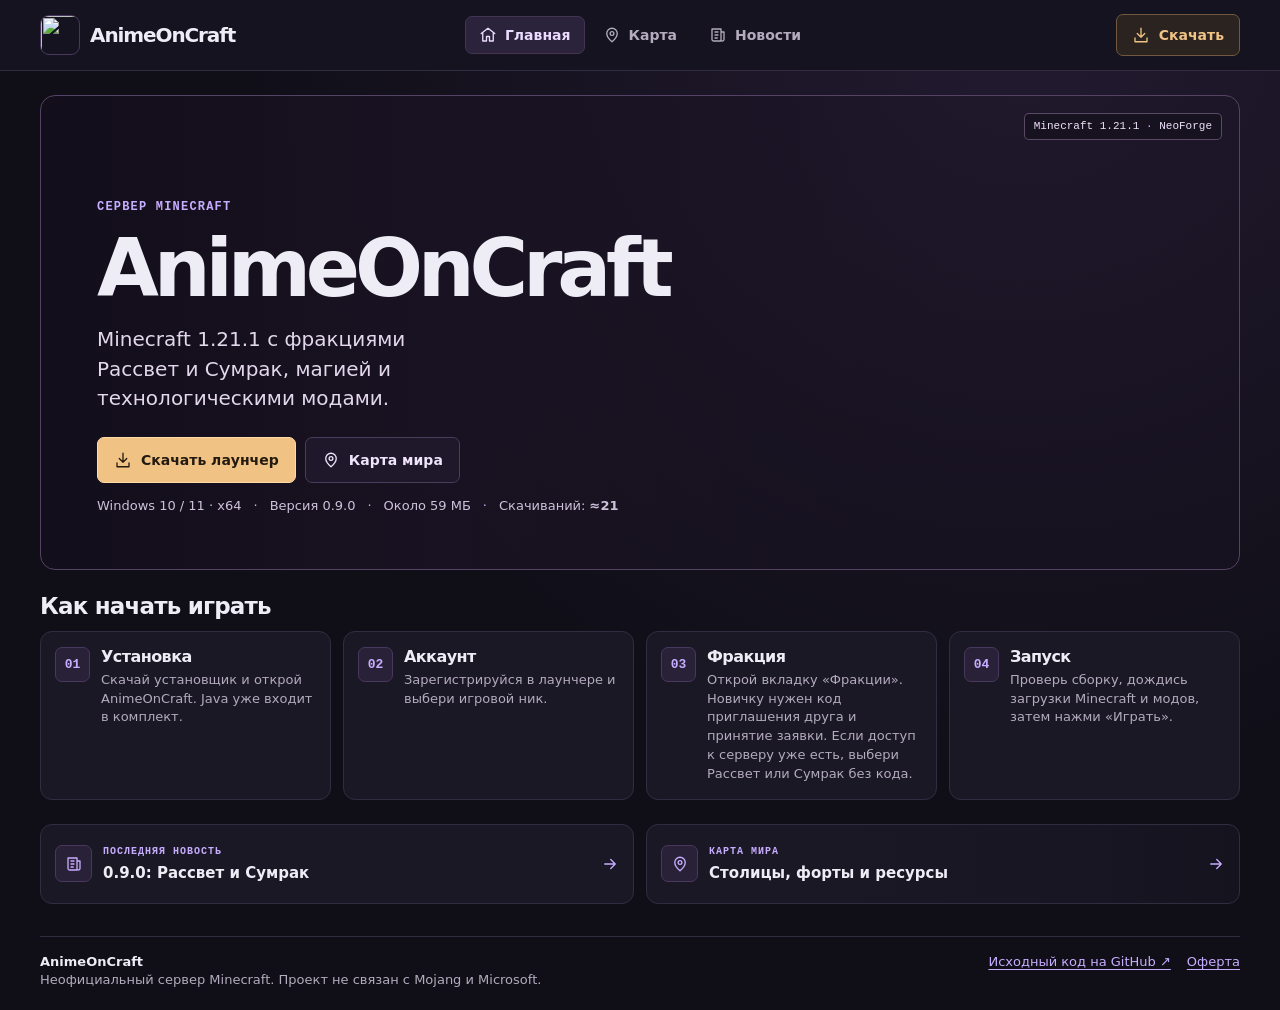
==== commit 3c8c30ef: "Restore approved site layout and retain 0.9.0 factions content" ====
--- a/index.html
+++ b/index.html
@@ -1,167 +1,148 @@
 <!doctype html>
 <html lang="ru">
 <head>
-<meta charset="utf-8">
-<meta name="viewport" content="width=device-width,initial-scale=1,viewport-fit=cover">
-<title>AnimeOnCraft — скачать лаунчер</title>
-<meta name="claude:viewport-fit-sides" content="cover">
-<meta name="theme-color" content="#160c2b">
-<meta name="description" content="Скачай лаунчер AnimeOnCraft: Minecraft с магией, технологиями и двумя фракциями. Карта мира, новости и скриншоты сервера.">
-<link rel="icon" href="assets/mascot.png" type="image/png">
-<link rel="preconnect" href="https://fonts.googleapis.com">
-<link rel="preconnect" href="https://fonts.gstatic.com" crossorigin>
-<link rel="stylesheet" href="https://fonts.googleapis.com/css2?family=Unbounded:wght@500;700;800&family=Manrope:wght@400;500;600;700&display=swap">
-<link rel="stylesheet" href="style.css">
+  <meta charset="utf-8">
+  <meta name="viewport" content="width=device-width, initial-scale=1">
+  <title>AnimeOnCraft — скачать лаунчер</title>
+  <meta name="theme-color" content="#100f18">
+  <meta name="description" content="Лаунчер AnimeOnCraft для Windows. Minecraft 1.21.1 с двумя фракциями, магией и технологическими модами. Карта мира и новости сервера.">
+  <link rel="icon" href="assets/site-icon.png" type="image/png">
+  <link rel="stylesheet" href="style.css">
 </head>
 <body>
-<!-- Refraction filter for the liquid lens (Chromium uses it through backdrop-filter:url(); other browsers fall back to blur). -->
-<svg class="defs" aria-hidden="true" width="0" height="0">
-  <filter id="lens" x="0" y="0" width="100%" height="100%" color-interpolation-filters="sRGB">
-    <feImage href="data:image/svg+xml;utf8,%3Csvg xmlns='http://www.w3.org/2000/svg' width='200' height='60'%3E%3Cdefs%3E%3ClinearGradient id='x'%3E%3Cstop offset='0' stop-color='%23000'/%3E%3Cstop offset='.18' stop-color='%23808080'/%3E%3Cstop offset='.82' stop-color='%23808080'/%3E%3Cstop offset='1' stop-color='%23fff'/%3E%3C/linearGradient%3E%3ClinearGradient id='y' x2='0' y2='1'%3E%3Cstop offset='0' stop-color='%23000'/%3E%3Cstop offset='.3' stop-color='%23808080'/%3E%3Cstop offset='.7' stop-color='%23808080'/%3E%3Cstop offset='1' stop-color='%23fff'/%3E%3C/linearGradient%3E%3C/defs%3E%3Crect width='200' height='60' fill='url(%23x)'/%3E%3Crect width='200' height='60' fill='url(%23y)' style='mix-blend-mode:screen' opacity='.0'/%3E%3C/svg%3E" preserveAspectRatio="none" result="map"/>
-    <feDisplacementMap in="SourceGraphic" in2="map" scale="22" xChannelSelector="R" yChannelSelector="G"/>
-  </filter>
+<svg class="icon-library" aria-hidden="true" width="0" height="0" xmlns="http://www.w3.org/2000/svg">
+  <symbol id="i-home" viewBox="0 0 24 24"><path d="m3 10 9-7 9 7M5 9v11h5v-6h4v6h5V9"/></symbol>
+  <symbol id="i-map" viewBox="0 0 24 24"><path d="M19 10c0 5-7 11-7 11S5 15 5 10a7 7 0 0 1 14 0Z"/><circle cx="12" cy="10" r="2.5"/></symbol>
+  <symbol id="i-news" viewBox="0 0 24 24"><path d="M4 4h12v16H6a2 2 0 0 1-2-2V4m12 4h4v10a2 2 0 0 1-4 0M8 8h4m-4 4h4m-4 4h3"/></symbol>
+  <symbol id="i-download" viewBox="0 0 24 24"><path d="M12 3v12m-5-5 5 5 5-5M4 16v5h16v-5"/></symbol>
+  <symbol id="i-arrow" viewBox="0 0 24 24"><path d="M5 12h14m-6-6 6 6-6 6"/></symbol>
 </svg>
 
-<div class="sky" aria-hidden="true"><i class="b1"></i><i class="b2"></i><i class="b3"></i><i class="b4"></i></div>
-
-<header class="top">
-  <a class="brand" href="#home" aria-label="AnimeOnCraft, главная">
-    <img src="assets/mascot.png" alt="" width="40" height="40">
-    <span>AnimeOnCraft</span>
-  </a>
-  <nav class="tabs glass" aria-label="Разделы сайта">
-    <span class="lens" aria-hidden="true"></span>
-    <a href="#home" data-tab="home">Главная</a>
-    <a href="#map" data-tab="map">Карта</a>
-    <a href="#news" data-tab="news">Новости</a>
-    <a href="#shots" data-tab="shots">Скриншоты</a>
-  </nav>
-  <a class="mini-download glass" href="https://charizma1337.github.io/animeoncraft-updates/0.9.0/AnimeOnCraft_0.9.0_x64-setup.exe" download>Скачать</a>
+<a class="skip-link" href="#content">Перейти к содержимому</a>
+<header class="site-header">
+  <div class="wrap top">
+    <a class="brand" href="#home" aria-label="AnimeOnCraft — главная">
+      <img src="assets/site-icon.png" alt="" width="40" height="40">
+      <span>AnimeOnCraft</span>
+    </a>
+    <nav class="tabs" aria-label="Разделы сайта">
+      <a href="#home" data-tab="home" aria-current="page"><svg aria-hidden="true"><use href="#i-home"/></svg>Главная</a>
+      <a href="#map" data-tab="map"><svg aria-hidden="true"><use href="#i-map"/></svg>Карта</a>
+      <a href="#news" data-tab="news"><svg aria-hidden="true"><use href="#i-news"/></svg>Новости</a>
+    </nav>
+    <a class="button mini-download" href="https://charizma1337.github.io/animeoncraft-updates/0.9.0/AnimeOnCraft_0.9.0_x64-setup.exe" download><svg aria-hidden="true"><use href="#i-download"/></svg>Скачать</a>
+  </div>
 </header>
 
-<main>
-  <!-- ГЛАВНАЯ -->
-  <section class="view view-home" id="view-home" data-view="home">
-    <div class="hero">
-      <div class="intro">
-        <span class="beta glass"><i></i>Бета-тест · 0.9.0</span>
-        <h1>AnimeOnCraft</h1>
-        <p class="lead">Minecraft с магией, технологиями и двумя фракциями. Выбери Рассвет или Сумрак, исследуй, строй и создавай свою историю вместе с друзьями.</p>
-        <a class="cta" href="https://charizma1337.github.io/animeoncraft-updates/0.9.0/AnimeOnCraft_0.9.0_x64-setup.exe" download>
-          <svg aria-hidden="true" viewBox="0 0 24 24" width="22" height="22" fill="none" stroke="currentColor" stroke-width="2.2" stroke-linecap="round" stroke-linejoin="round"><path d="M12 3v12m-5-5 5 5 5-5M4 16v5h16v-5"/></svg>
-          <span>Скачать лаунчер</span>
-        </a>
-        <p class="meta">Windows 10 и 11, x64, версия 0.9.0.<br>Java уже внутри. Minecraft и моды загрузятся при подготовке сборки.</p>
+<main id="content" class="wrap" tabindex="-1">
+  <section class="view view-home" id="view-home" data-view="home" aria-label="Главная">
+    <section class="hero" aria-labelledby="hero-title">
+      <div class="hero-copy">
+        <span class="eyebrow">Сервер Minecraft</span>
+        <h1 id="hero-title">AnimeOnCraft</h1>
+        <p class="lead">Minecraft 1.21.1 с фракциями Рассвет и Сумрак, магией и технологическими модами.</p>
+        <div class="hero-actions">
+          <a class="button button-primary cta" href="https://charizma1337.github.io/animeoncraft-updates/0.9.0/AnimeOnCraft_0.9.0_x64-setup.exe" download><svg aria-hidden="true"><use href="#i-download"/></svg>Скачать лаунчер</a>
+          <a class="button button-secondary" href="#map"><svg aria-hidden="true"><use href="#i-map"/></svg>Карта мира</a>
+        </div>
+        <ul class="specs" aria-label="Требования и версия лаунчера">
+          <li>Windows 10 / 11 · x64</li><li>Версия 0.9.0</li><li>Около 59 МБ</li>
+          <li>Скачиваний: <strong id="launcher-download-count" data-baseline="21">≈21</strong></li>
+        </ul>
       </div>
-      <div class="stage" aria-hidden="false">
-        <div class="bubble"></div>
-        <img class="cat" src="assets/mascot-cut.webp" alt="Маскот AnimeOnCraft: белый пиксельный котик в золотой короне" width="900" height="983">
-        <div class="pedestal"></div>
-        <div class="chip chip-a glass">Minecraft 1.21.1 · NeoForge</div>
-        <div class="chip chip-b glass">2 фракции · 18 шахт · Врата Разлома</div>
-      </div>
-    </div>
+      <span class="hero-stamp" aria-hidden="true">Minecraft 1.21.1 <span>·</span> NeoForge</span>
+    </section>
 
-    <ol class="steps glass">
-      <li><b>1</b><div><h3>Установи лаунчер</h3><p>Скачай файл, запусти установщик и открой AnimeOnCraft.</p></div></li>
-      <li><b>2</b><div><h3>Выбери фракцию</h3><p>Зарегистрируй аккаунт и выбери игровой ник. Если ты новичок, введи код приглашения друга в разделе «Фракции» и дождись принятия заявки. Если доступ уже есть, выбери сторону без кода.</p></div></li>
-      <li><b>3</b><div><h3>Заходи в мир</h3><p>Нажми «Проверить и восстановить сборку», дождись загрузки и нажми «Играть».</p></div></li>
-    </ol>
+    <section class="start" aria-labelledby="start-title">
+      <h2 id="start-title">Как начать играть</h2>
+      <ol class="steps">
+        <li class="panel"><span class="step-index" aria-hidden="true">01</span><div><h3>Установка</h3><p>Скачай установщик и открой AnimeOnCraft. Java уже входит в комплект.</p></div></li>
+        <li class="panel"><span class="step-index" aria-hidden="true">02</span><div><h3>Аккаунт</h3><p>Зарегистрируйся в лаунчере и выбери игровой ник.</p></div></li>
+        <li class="panel"><span class="step-index" aria-hidden="true">03</span><div><h3>Фракция</h3><p>Открой вкладку «Фракции». Новичку нужен код приглашения друга и принятие заявки. Если доступ к серверу уже есть, выбери Рассвет или Сумрак без кода.</p></div></li>
+        <li class="panel"><span class="step-index" aria-hidden="true">04</span><div><h3>Запуск</h3><p>Проверь сборку, дождись загрузки Minecraft и модов, затем нажми «Играть».</p></div></li>
+      </ol>
+    </section>
 
     <div class="teasers">
-      <a class="teaser glass" href="#news" id="teaser-news">
-        <span class="t-kicker">Последнее обновление</span>
-        <strong class="t-title"></strong>
-        <span class="t-more">Читать новость</span>
+      <a class="teaser panel" href="#news" id="teaser-news">
+        <span class="tile-icon"><svg aria-hidden="true"><use href="#i-news"/></svg></span>
+        <span class="teaser-copy"><span class="eyebrow">Последняя новость</span><strong class="t-title">Новости AnimeOnCraft</strong></span>
+        <svg class="tile-arrow" aria-hidden="true"><use href="#i-arrow"/></svg>
       </a>
-      <a class="teaser teaser-map glass" href="#map">
-        <span class="t-kicker">Карта мира</span>
-        <strong class="t-title">Сора в центре, Рассвет на востоке, Сумрак на западе</strong>
-        <span class="t-more">Открыть карту</span>
-      </a>
-      <a class="teaser teaser-shots glass" href="#shots">
-        <span class="t-kicker">Скриншоты</span>
-        <strong class="t-title">Гильдия, Сора сверху и Врата Разлома</strong>
-        <span class="t-more">Смотреть</span>
+      <a class="teaser teaser-map panel" href="#map">
+        <span class="tile-icon"><svg aria-hidden="true"><use href="#i-map"/></svg></span>
+        <span class="teaser-copy"><span class="eyebrow">Карта мира</span><strong class="t-title">Столицы, форты и ресурсы</strong></span>
+        <svg class="tile-arrow" aria-hidden="true"><use href="#i-arrow"/></svg>
       </a>
     </div>
   </section>
 
-  <!-- КАРТА -->
-  <section class="view view-map" id="view-map" data-view="map" hidden>
-    <div class="view-head">
-      <h2>Карта мира</h2>
-      <p>Сора стоит в центре мира. Восток держит Рассвет, запад держит Сумрак, а север и юг остаются ничьими. Колесо мыши или щипок приближают карту, перетаскивание двигает её.</p>
-    </div>
-    <div class="map-shell glass">
-      <div class="map-filters" role="group" aria-label="Что показывать на карте">
-        <button type="button" class="pill on" data-layer="sora" aria-pressed="true"><i class="dot d-sora"></i>Сора</button>
-        <button type="button" class="pill on" data-layer="clan" aria-pressed="true"><i class="dot d-clan"></i>Фракции</button>
-        <button type="button" class="pill on" data-layer="res" aria-pressed="true"><i class="dot d-res"></i>Шахты и угодья</button>
-        <button type="button" class="pill on" data-layer="place" aria-pressed="true"><i class="dot d-place"></i>Форты и деревни</button>
-        <button type="button" class="pill on" data-layer="event" aria-pressed="true"><i class="dot d-event"></i>Ивенты</button>
-        <button type="button" class="pill on" data-layer="roads" aria-pressed="true"><i class="dot d-road"></i>Дороги</button>
-      </div>
-      <div class="map-frame" id="map-frame">
-        <svg id="map-svg" role="img" aria-label="Карта мира AnimeOnCraft"></svg>
-        <div class="map-zoom glass">
-          <button type="button" id="zoom-in" aria-label="Приблизить">+</button>
-          <button type="button" id="zoom-out" aria-label="Отдалить">−</button>
-          <button type="button" id="zoom-home" aria-label="Показать весь мир">⌂</button>
+  <section class="view view-map" id="view-map" data-view="map" aria-labelledby="map-title" hidden>
+    <header class="view-head">
+      <span class="eyebrow">Атлас</span>
+      <h2 id="map-title">Карта мира</h2>
+      <p>Выбери метку, чтобы посмотреть её название и координаты. Масштаб меняется кнопками, колесом мыши или жестом.</p>
+    </header>
+    <div class="map-layout">
+      <section class="map-shell panel" aria-label="Интерактивная карта">
+        <div class="map-frame" id="map-frame">
+          <svg id="map-svg" role="group" aria-label="Карта мира AnimeOnCraft"></svg>
+          <span class="compass" aria-label="Север сверху">▲ N</span>
+          <div class="map-zoom" role="group" aria-label="Масштаб карты">
+            <button type="button" id="zoom-in" aria-label="Приблизить">+</button>
+            <button type="button" id="zoom-out" aria-label="Отдалить">−</button>
+            <button type="button" id="zoom-home" aria-label="Показать весь мир"><svg aria-hidden="true"><use href="#i-home"/></svg></button>
+          </div>
         </div>
-        <div class="map-card glass" id="map-card" hidden>
+        <div class="map-filters" role="group" aria-label="Слои карты">
+          <button type="button" class="pill on" data-layer="sora" aria-pressed="true"><i class="dot d-sora"></i>Сора</button>
+          <button type="button" class="pill on" data-layer="clan" aria-pressed="true"><i class="dot d-clan"></i>Фракции</button>
+          <button type="button" class="pill on" data-layer="res" aria-pressed="true"><i class="dot d-res"></i>Шахты и угодья</button>
+          <button type="button" class="pill on" data-layer="place" aria-pressed="true"><i class="dot d-place"></i>Форты и деревни</button>
+          <button type="button" class="pill on" data-layer="event" aria-pressed="true"><i class="dot d-event"></i>События</button>
+          <button type="button" class="pill on" data-layer="roads" aria-pressed="true"><i class="dot d-road"></i>Дороги</button>
+        </div>
+      </section>
+      <aside class="map-side" aria-label="Сведения о карте">
+        <section class="map-card panel" id="map-card" hidden>
           <span class="mc-type"></span>
-          <strong class="mc-name"></strong>
+          <h3 class="mc-name"></h3>
           <span class="mc-xz"></span>
-        </div>
-      </div>
-      <div class="map-legend" id="map-legend"></div>
+        </section>
+        <section class="panel legend-card">
+          <h3>Фракции</h3>
+          <div class="map-legend" id="map-legend"></div>
+        </section>
+      </aside>
     </div>
   </section>
 
-  <!-- НОВОСТИ -->
-  <section class="view view-news" id="view-news" data-view="news" hidden>
-    <div class="view-head">
-      <h2>Новости</h2>
-      <p>Что изменилось на сервере. Те же тексты приходят в лаунчер после каждого обновления.</p>
+  <section class="view view-news" id="view-news" data-view="news" aria-labelledby="news-title" hidden>
+    <header class="view-head">
+      <span class="eyebrow">Журнал проекта</span>
+      <h2 id="news-title">Новости</h2>
+      <p>Обновления лаунчера и изменения на сервере.</p>
+    </header>
+    <div class="news">
+      <nav class="panel news-archive" aria-labelledby="archive-title">
+        <h3 id="archive-title">Архив</h3>
+        <ul class="news-list" id="news-list" role="list"></ul>
+      </nav>
+      <div class="panel news-entry">
+        <div class="news-cover" aria-hidden="true"></div>
+        <article class="news-article" id="news-article" aria-live="polite"></article>
+      </div>
     </div>
-    <div class="news">
-      <ul class="news-list glass" id="news-list" role="list"></ul>
-      <article class="news-article glass" id="news-article" aria-live="polite"></article>
-    </div>
-  </section>
-
-  <!-- СКРИНШОТЫ -->
-  <section class="view view-shots" id="view-shots" data-view="shots" hidden>
-    <div class="view-head">
-      <h2>Скриншоты</h2>
-      <p>Кадры с сервера: здание гильдии искателей приключений, столица Сора с высоты и Врата Разлома с подземельем.</p>
-    </div>
-    <div class="seg glass" role="tablist" aria-label="Альбом">
-      <span class="seg-lens" aria-hidden="true"></span>
-      <button type="button" role="tab" data-album="guild" aria-selected="true">Гильдия</button>
-      <button type="button" role="tab" data-album="sora" aria-selected="false">Сора сверху</button>
-      <button type="button" role="tab" data-album="rift" aria-selected="false">Врата Разлома</button>
-    </div>
-    <p class="album-note" id="album-note"></p>
-    <div class="gallery" id="gallery"></div>
   </section>
 </main>
 
-<footer class="foot">
-  <span>AnimeOnCraft © 2026. Неофициальный фанатский сервер, не связан с Mojang и Microsoft.</span>
-  <span class="links"><a href="https://github.com/AnimeOnCraft/AnimeOnCraft" target="_blank" rel="noopener noreferrer">Исходный код на GitHub</a><a href="offer.html">Оферта</a></span>
+<footer class="wrap foot">
+  <div><strong>AnimeOnCraft</strong><p>Неофициальный сервер Minecraft. Проект не связан с Mojang и Microsoft.</p></div>
+  <div class="links"><a href="https://github.com/AnimeOnCraft/AnimeOnCraft" target="_blank" rel="noopener noreferrer">Исходный код на GitHub ↗</a><a href="offer.html">Оферта</a></div>
 </footer>
 
-<div class="lightbox" id="lightbox" hidden>
-  <button type="button" class="lb-close glass" id="lb-close" aria-label="Закрыть">✕</button>
-  <button type="button" class="lb-nav lb-prev glass" id="lb-prev" aria-label="Предыдущий кадр">‹</button>
-  <figure class="lb-fig glass"><img id="lb-img" alt=""><figcaption id="lb-cap"></figcaption></figure>
-  <button type="button" class="lb-nav lb-next glass" id="lb-next" aria-label="Следующий кадр">›</button>
-</div>
-
-<script src="assets/world.js"></script>
-<script src="assets/news.js"></script>
-<script src="app.js"></script>
+<script src="assets/world.js" defer></script>
+<script src="assets/news.js" defer></script>
+<script src="app.js" defer></script>
 </body>
 </html>
--- a/style.css
+++ b/style.css
@@ -1,251 +1,191 @@
-/* Layout: floating liquid-glass tab bar over a dusk sky of sakura and lilac light; each tab is one glass "sheet" view.
-   Single dark look on purpose: the glass needs a deep coloured sky behind it. */
-:root{
-  --night:#160c2b;      /* page ground */
-  --dusk:#2b1650;       /* deeper sky */
-  --sakura:#ff9fcf;     /* main accent, mascot glow, CTA */
-  --lilac:#b994ff;      /* secondary light */
-  --dawn:#8fd8ff;       /* cool rim light on glass */
-  --ink:#fbf6ff;        /* text */
-  --ink-2:#d9cdea;      /* secondary text */
-  --ink-3:#a998c2;      /* tertiary text */
-  --glass:rgba(255,255,255,.085);
-  --glass-hi:rgba(255,255,255,.16);
-  --rim:rgba(255,255,255,.28);
-  --rim-soft:rgba(255,255,255,.1);
-  --shade:rgba(8,2,22,.45);
-  --display:"Unbounded","Segoe UI",system-ui,sans-serif;
-  --body:"Manrope","Segoe UI",system-ui,sans-serif;
-  --r-xl:34px;--r-lg:26px;--r-md:18px;--r-pill:999px;
-  color-scheme:dark;
+:root {
+  color-scheme: dark;
+  --bg: #100f18;
+  --panel: #1b1826;
+  --raised: #252033;
+  --border: #322c41;
+  --text: #eeedf6;
+  --muted: #b3abbe;
+  --lavender: #c7adff;
+  --amber: #f0c385;
+  --radius: 12px;
+  --mono: Consolas, "Cascadia Mono", monospace;
+  font-family: "Segoe UI", system-ui, sans-serif;
+  background: var(--bg);
+  color: var(--text);
 }
-*{box-sizing:border-box}
-html{background:var(--night)}
-body{margin:0;min-height:100vh;background:var(--night);color:var(--ink);font:500 16px/1.6 var(--body);-webkit-font-smoothing:antialiased;
-  padding-left:max(16px,env(safe-area-inset-left,0px));padding-right:max(16px,env(safe-area-inset-right,0px));overflow-x:hidden}
-body::before{content:"";position:fixed;inset:0 0 auto;height:env(safe-area-inset-top,0px);z-index:30;background:var(--night)}
-a{color:inherit}
-img{max-width:100%}
-[hidden]{display:none!important}
-.defs{position:absolute;width:0;height:0}
-:focus-visible{outline:2px solid var(--sakura);outline-offset:3px;border-radius:12px}
 
-/* Sky: soft colour fields the glass refracts */
-.sky{position:fixed;inset:0;z-index:-1;overflow:hidden;background:
-  radial-gradient(120% 80% at 50% 120%,#3a1a5e 0%,transparent 60%),
-  linear-gradient(180deg,var(--night) 0%,var(--dusk) 100%)}
-.sky i{position:absolute;border-radius:50%;filter:blur(60px);opacity:.95}
-.sky .b1{width:46vmax;height:46vmax;left:52%;top:-12%;background:radial-gradient(circle,#ff7fc0 0%,#ff7fc000 70%)}
-.sky .b2{width:40vmax;height:40vmax;left:-12%;top:28%;background:radial-gradient(circle,#7a5cff 0%,#7a5cff00 70%)}
-.sky .b3{width:30vmax;height:30vmax;left:66%;top:58%;background:radial-gradient(circle,#4fc3ff 0%,#4fc3ff00 70%);opacity:.45}
-.sky .b4{width:26vmax;height:26vmax;left:22%;top:-8%;background:radial-gradient(circle,#c58cff 0%,#c58cff00 70%);opacity:.55}
-@media (prefers-reduced-motion:no-preference){
-  .sky .b1{animation:drift 26s ease-in-out infinite alternate}
-  .sky .b2{animation:drift 32s ease-in-out infinite alternate-reverse}
-  .sky .b3{animation:drift 22s ease-in-out infinite alternate}
+* { box-sizing: border-box; }
+[hidden] { display: none !important; }
+body { margin: 0; min-width: 280px; background: radial-gradient(ellipse at 80% 0%, #231a30, transparent 49rem), var(--bg); }
+a { color: var(--lavender); text-underline-offset: 3px; }
+button { font: inherit; color: inherit; cursor: pointer; }
+h1, h2, h3, p { margin: 0; }
+h1, h2, h3 { line-height: 1.12; letter-spacing: -.035em; }
+:focus-visible { outline: 2px solid var(--lavender); outline-offset: 4px; }
+.wrap { width: min(100% - 48px, 1200px); margin-inline: auto; }
+.icon-library { position: absolute; pointer-events: none; }
+.skip-link { position: fixed; z-index: 10; left: 12px; top: 12px; padding: 10px; background: var(--panel); transform: translateY(-160%); }
+.skip-link:focus { transform: none; }
+.eyebrow { color: var(--lavender); font: 700 12px/1.4 var(--mono); letter-spacing: .1em; text-transform: uppercase; }
+.panel { border: 1px solid var(--border); border-radius: var(--radius); background: var(--panel); min-width: 0; }
+
+.site-header { background: #15131f; border-bottom: 1px solid var(--border); }
+.top { display: grid; grid-template-columns: 1fr auto 1fr; align-items: center; gap: 16px; min-height: 70px; }
+.brand { display: inline-flex; align-items: center; justify-self: start; gap: 10px; color: var(--text); text-decoration: none; font-size: 20px; font-weight: 800; letter-spacing: -.055em; }
+.brand img { border-radius: 9px; border: 1px solid #49385e; }
+.tabs { display: flex; gap: 4px; }
+.tabs a { display: flex; align-items: center; justify-content: center; gap: 8px; padding: 9px 13px; border-radius: 7px; border: 1px solid transparent; text-decoration: none; color: var(--muted); font-weight: 650; font-size: 14px; }
+.tabs a:hover { color: var(--text); background: #211c2c; }
+.tabs a[aria-current] { color: #ebdcff; background: #2b233b; border-color: #443552; }
+.tabs svg, .button svg, .tile-icon svg, .tile-arrow, .map-zoom svg { width: 18px; height: 18px; flex: none; fill: none; stroke: currentColor; stroke-width: 1.75; stroke-linecap: round; stroke-linejoin: round; }
+.button { display: inline-flex; align-items: center; justify-content: center; gap: 9px; min-height: 42px; padding: 9px 15px; border: 1px solid #4a3c5b; border-radius: 7px; text-decoration: none; font-weight: 700; font-size: 14px; }
+.mini-download { justify-self: end; color: var(--amber); border-color: #72593e; background: #2b231f; }
+.mini-download:hover { background: #3c2c20; }
+.button-primary { color: #241a10; background: var(--amber); border-color: #ffdaa8; }
+.button-primary:hover { background: #ffdaa8; }
+.button-secondary { color: #efe4fb; background: #20192de8; }
+.button-secondary:hover { background: #342746; }
+
+#content { padding-block: 24px 32px; }
+.view { display: grid; gap: 24px; }
+.hero {
+  position: relative;
+  display: flex;
+  align-items: end;
+  min-height: clamp(365px, 40vw, 475px);
+  padding: clamp(24px, 4.4vw, 56px);
+  border: 1px solid #554365;
+  border-radius: 15px;
+  background: linear-gradient(90deg, #130e1bf2 0%, #1a1223d9 33%, #1a122333 75%), url("assets/launcher-world.webp") 62% 49% / cover;
 }
-@keyframes drift{to{transform:translate3d(-6vmax,5vmax,0) scale(1.12)}}
+.hero-copy { position: relative; max-width: 630px; }
+.hero h1 { margin-block: 8px 12px; font-size: clamp(48px, 6.25vw, 88px); letter-spacing: -.065em; font-weight: 800; }
+.lead { max-width: 375px; color: #e2d7eb; font-size: clamp(16px, 2vw, 20px); line-height: 1.48; }
+.hero-actions { display: flex; flex-wrap: wrap; gap: 9px; margin-top: 23px; }
+.hero-actions .button { min-height: 46px; padding-inline: 16px; }
+.hero-stamp { position: absolute; top: 17px; right: 17px; padding: 6px 9px; border: 1px solid #a88cba75; border-radius: 5px; background: #171220e6; color: #efe3fb; font: 11px/1.2 var(--mono); }
+.hero-stamp span { color: var(--lavender); }
+.specs { display: flex; flex-wrap: wrap; list-style: none; gap: 6px 12px; margin: 15px 0 0; padding: 0; color: #cec2db; font-size: 13px; }
+.specs li + li::before { content: "·"; margin-right: 12px; color: var(--lavender); }
+.start h2 { margin-bottom: 11px; font-size: 23px; }
+.steps { list-style: none; margin: 0; padding: 0; display: grid; grid-template-columns: repeat(4, minmax(0, 1fr)); gap: 12px; }
+.steps li { display: flex; gap: 11px; padding: 15px 14px; }
+.step-index { flex: none; display: grid; place-items: center; width: 35px; height: 35px; border: 1px solid #49385e; border-radius: 7px; background: #292137; color: var(--lavender); font: 700 13px var(--mono); }
+.steps h3 { margin: 1px 0 5px; font-size: 16px; }
+.steps p { color: var(--muted); font-size: 13px; line-height: 1.45; }
+.teasers { display: grid; grid-template-columns: repeat(2, minmax(0, 1fr)); gap: 12px; }
+.teaser { min-height: 80px; display: flex; align-items: center; gap: 11px; padding: 13px 14px; color: var(--text); text-decoration: none; }
+.teaser:hover { border-color: #745b8b; }
+.teaser-map { background: linear-gradient(90deg, #1b1826 25%, #1b1826bd 75%, #1b182675), url("assets/sora-top.webp") center 52% / cover; }
+.tile-icon { flex: none; display: grid; place-items: center; width: 37px; height: 37px; border-radius: 7px; border: 1px solid #49385e; color: var(--lavender); background: #292137; }
+.teaser-copy { flex: 1; display: grid; gap: 5px; min-width: 0; }
+.teaser .eyebrow { font-size: 10px; }
+.t-title { overflow-wrap: anywhere; font-size: 15px; }
+.tile-arrow { color: var(--lavender); }
 
-/* Liquid glass material */
-.glass{position:relative;isolation:isolate;
-  background:linear-gradient(150deg,var(--glass-hi),var(--glass) 42%,rgba(255,255,255,.05));
-  -webkit-backdrop-filter:blur(22px) saturate(175%);backdrop-filter:blur(22px) saturate(175%);
-  border:1px solid var(--rim-soft);
-  box-shadow:inset 0 1px 0 var(--rim),inset 0 -1px 0 rgba(255,255,255,.06),inset 0 0 0 1px rgba(255,255,255,.03),0 24px 60px -18px var(--shade)}
-.glass::after{content:"";position:absolute;inset:0;border-radius:inherit;pointer-events:none;z-index:-1;
-  background:radial-gradient(120% 60% at 15% -10%,rgba(255,255,255,.22),transparent 55%),radial-gradient(80% 50% at 110% 120%,rgba(143,216,255,.12),transparent 60%)}
+.view-head { padding-top: 3px; }
+.view-head h2 { margin-block: 5px 8px; font-size: clamp(32px, 4vw, 45px); }
+.view-head p { max-width: 70ch; color: var(--muted); line-height: 1.55; }
+.map-layout { display: grid; grid-template-columns: minmax(0, 1fr) 245px; gap: 14px; align-items: start; }
+.map-shell { display: grid; gap: 9px; padding: 9px; }
+.map-frame { position: relative; height: clamp(380px, 61vh, 660px); border: 1px solid #463a50; border-radius: 8px; overflow: hidden; background: #182124; touch-action: none; cursor: grab; }
+.map-frame.drag { cursor: grabbing; }
+#map-svg { display: block; width: 100%; height: 100%; }
+.poi { cursor: pointer; }
+.poi-label { fill: #fff; paint-order: stroke; stroke: #17101fe0; stroke-linejoin: round; font-weight: 700; pointer-events: none; }
+.poi:focus-visible { outline: none; }
+.poi:focus-visible circle:last-of-type { stroke: #fff; stroke-width: 3; }
+.compass { position: absolute; top: 10px; right: 10px; padding: 4px 7px; background: #191725ed; border-radius: 4px; font: 11px var(--mono); pointer-events: none; }
+.map-zoom { position: absolute; bottom: 10px; right: 10px; display: grid; gap: 5px; }
+.map-zoom button { display: grid; place-items: center; width: 38px; height: 38px; padding: 0; border: 1px solid #53445f; border-radius: 7px; background: #1c1729f2; font-size: 21px; line-height: 1; }
+.map-zoom button:hover { background: #352744; }
+.map-filters { display: flex; flex-wrap: wrap; gap: 6px; }
+.pill { display: inline-flex; align-items: center; gap: 6px; border: 1px solid var(--border); border-radius: 6px; padding: 6px 8px; background: #15131f; color: var(--muted); font-size: 12px; }
+.pill.on { border-color: #564463; background: #2c223b; color: #e8d8fa; }
+.dot { display: inline-block; width: 9px; height: 9px; border-radius: 50%; flex: none; }
+.d-sora { background: #fff; }
+.d-clan { background: conic-gradient(#ff6f82, #f47dcb, #a970ff, #4da8ff, #7ee07a, #ffb347, #ff6f82); }
+.d-res { background: #ffd36b; }
+.d-place { background: #c9d2e3; }
+.d-event { background: #c06bff; }
+.d-road { height: 3px; background: #f2e6d8; }
+.map-side { display: grid; gap: 12px; }
+.map-card, .legend-card { padding: 15px; }
+.map-card { display: grid; gap: 8px; justify-items: start; }
+.mc-type, .news-article .ver { display: inline-block; padding: 4px 7px; border: 1px solid #5b4633; border-radius: 5px; color: var(--amber); background: #33281f; font-size: 11px; font-weight: 700; }
+.mc-name { font-size: 19px; }
+.mc-xz { color: var(--muted); font: 13px var(--mono); }
+.legend-card h3 { margin-bottom: 10px; font-size: 16px; }
+.map-legend { display: grid; grid-template-columns: repeat(2, minmax(0, 1fr)); gap: 8px; font-size: 13px; color: var(--muted); }
+.map-legend span { display: flex; align-items: center; gap: 6px; overflow-wrap: anywhere; min-width: 0; }
 
-/* Header + tab bar */
-.top{position:sticky;top:env(safe-area-inset-top,0px);z-index:20;max-width:1240px;margin:0 auto;display:grid;grid-template-columns:1fr auto 1fr;align-items:center;gap:16px;padding-block:18px}
-.brand{display:flex;align-items:center;gap:10px;text-decoration:none;font:700 17px/1 var(--display);letter-spacing:-.02em;justify-self:start}
-.brand img{width:40px;height:40px;border-radius:12px;box-shadow:0 0 0 1px var(--rim-soft),0 8px 20px -6px rgba(255,127,192,.6)}
-.tabs{display:flex;gap:2px;padding:5px;border-radius:var(--r-pill)}
-.tabs a{position:relative;z-index:1;text-decoration:none;padding:10px 18px;border-radius:var(--r-pill);font-weight:700;font-size:15px;color:var(--ink-2);transition:color .25s;white-space:nowrap}
-.tabs a[aria-current="page"]{color:var(--ink)}
-.tabs a:hover{color:var(--ink)}
-.lens{position:absolute;z-index:0;top:5px;left:0;height:calc(100% - 10px);width:80px;border-radius:var(--r-pill);
-  background:linear-gradient(180deg,rgba(255,255,255,.26),rgba(255,255,255,.08));
-  -webkit-backdrop-filter:blur(2px) saturate(190%) brightness(1.12);backdrop-filter:blur(2px) saturate(190%) brightness(1.12);
-  box-shadow:inset 0 1px 1px rgba(255,255,255,.65),inset 0 -2px 6px rgba(255,159,207,.25),inset 0 0 0 1px rgba(255,255,255,.18),0 6px 18px -6px rgba(255,127,192,.55);
-  transition:transform .55s cubic-bezier(.34,1.56,.64,1),width .55s cubic-bezier(.34,1.56,.64,1)}
-.refract .lens{backdrop-filter:url(#lens) saturate(190%) brightness(1.12)}
-.lens.squish{animation:squish .5s cubic-bezier(.34,1.56,.64,1)}
-@keyframes squish{30%{scale:1.14 .86}60%{scale:.96 1.05}}
-.mini-download{justify-self:end;text-decoration:none;font-weight:700;font-size:14px;padding:11px 18px;border-radius:var(--r-pill)}
-.mini-download:hover{background:linear-gradient(150deg,rgba(255,159,207,.32),rgba(255,255,255,.08))}
+.news { display: grid; grid-template-columns: minmax(215px, 268px) minmax(0, 1fr); gap: 14px; align-items: start; }
+.news-archive { padding: 11px; }
+.news-archive h3 { padding: 7px 8px 9px; font-size: 16px; }
+.news-list { display: grid; gap: 4px; margin: 0; padding: 0; list-style: none; }
+.news-list button { display: grid; gap: 4px; text-align: left; width: 100%; padding: 9px; border: 1px solid transparent; border-radius: 7px; background: transparent; color: var(--muted); line-height: 1.35; font-size: 14px; }
+.news-list button:hover { background: #231d2e; color: var(--text); }
+.news-list button[aria-current="true"] { border-color: #443552; background: #2b233b; color: var(--text); }
+.news-list .nv, .news-article time { color: var(--lavender); font: 11px/1.4 var(--mono); }
+.news-cover { height: clamp(125px, 19vw, 220px); border-radius: 11px 11px 0 0; background: linear-gradient(0deg, #1b182670, transparent), url("assets/launcher-world.webp") center 51% / cover; }
+.news-article { padding: clamp(16px, 3vw, 28px); overflow-wrap: anywhere; }
+.news-article .nh { display: flex; flex-wrap: wrap; align-items: center; gap: 9px; margin-bottom: 10px; }
+.news-article h3.title { margin-bottom: 13px; font-size: clamp(23px, 3vw, 36px); }
+.news-body { max-width: 76ch; color: var(--muted); line-height: 1.6; }
+.news-body p, .news-body ul { margin: 0 0 10px; }
+.news-body h3 { margin: 18px 0 6px; font-size: 18px; color: var(--text); }
+.news-body ul { padding-left: 20px; }
+.news-body li + li { margin-top: 4px; }
+.news-body strong { color: var(--text); }
+.news-body code { padding: 1px 4px; background: var(--raised); border-radius: 3px; color: #e4d5f3; }
+.news-body .tbl { overflow-x: auto; margin: 8px 0; }
+.news-body table { border-collapse: collapse; font-size: 14px; }
+.news-body th, .news-body td { padding: 7px; border-bottom: 1px solid var(--border); text-align: left; }
 
-main{max-width:1240px;margin:0 auto;padding-block:8px 40px}
-.view{display:flex;flex-direction:column;gap:28px}
-@media (prefers-reduced-motion:no-preference){.view{animation:rise .5s cubic-bezier(.2,.8,.2,1)}}
-@keyframes rise{from{transform:translateY(10px) scale(.995);filter:blur(4px)}}
+.foot { display: flex; flex-wrap: wrap; align-items: baseline; justify-content: space-between; gap: 13px; padding-block: 17px 23px; border-top: 1px solid var(--border); font-size: 13px; }
+.foot p { margin-top: 3px; color: var(--muted); }
+.foot .links { display: flex; flex-wrap: wrap; gap: 10px 16px; }
+.offer { color: var(--muted); overflow-wrap: anywhere; }
+.offer h1, .offer h2 { color: var(--text); }
+.offer p { margin-block: .65em; }
+.offer-back { display: inline-block; margin-bottom: 15px; }
 
-/* Home */
-.hero{display:grid;grid-template-columns:1.05fr 1fr;align-items:center;gap:24px;padding-block:28px 8px}
-.intro{display:flex;flex-direction:column;align-items:flex-start;gap:22px;min-width:0}
-.beta{display:inline-flex;align-items:center;gap:9px;padding:8px 14px;border-radius:var(--r-pill);font-size:13px;font-weight:700;color:var(--ink-2)}
-.beta i{width:7px;height:7px;border-radius:50%;background:#7ef0b2;box-shadow:0 0 10px #7ef0b2}
-h1{margin:0;font:800 clamp(44px,6.6vw,92px)/.98 var(--display);letter-spacing:-.045em;text-wrap:balance;
-  background:linear-gradient(175deg,#fff 30%,#ffd3ea 70%,#d7b8ff);-webkit-background-clip:text;background-clip:text;color:transparent;
-  filter:drop-shadow(0 10px 30px rgba(255,127,192,.25))}
-.lead{margin:0;max-width:30em;font-size:18px;color:var(--ink-2)}
-.cta{position:relative;display:inline-flex;align-items:center;gap:14px;padding:20px 30px 20px 26px;border-radius:var(--r-pill);text-decoration:none;
-  font:700 18px/1 var(--display);letter-spacing:-.01em;color:#2a0c26;
-  background:radial-gradient(120% 140% at 30% 0%,#fff3f9 0%,#ffc2e1 32%,#ff8cc6 70%,#e86bb0 100%);
-  box-shadow:inset 0 2px 1px rgba(255,255,255,.9),inset 0 -6px 14px rgba(170,40,110,.35),0 0 0 1px rgba(255,255,255,.35),0 18px 40px -12px rgba(255,110,185,.75);
-  transition:transform .3s cubic-bezier(.34,1.56,.64,1),box-shadow .3s}
-.cta::before{content:"";position:absolute;left:8%;right:8%;top:3px;height:40%;border-radius:var(--r-pill);background:linear-gradient(rgba(255,255,255,.55),rgba(255,255,255,0));pointer-events:none;z-index:0}
-.cta>*{position:relative;z-index:1}
-.cta:hover{transform:translateY(-2px) scale(1.02)}
-.cta:active{transform:scale(.98)}
-.meta{margin:0;font-size:14px;line-height:1.7;color:var(--ink-3)}
-
-.stage{position:relative;aspect-ratio:1/1;max-width:560px;width:100%;justify-self:center;display:grid;place-items:center}
-.bubble{position:absolute;inset:6%;border-radius:50%;
-  background:radial-gradient(60% 60% at 32% 26%,rgba(255,255,255,.35),rgba(255,255,255,0) 42%),radial-gradient(circle at 50% 60%,rgba(255,159,207,.18),rgba(185,148,255,.08) 55%,rgba(255,255,255,.04) 70%);
-  -webkit-backdrop-filter:blur(6px) saturate(160%);backdrop-filter:blur(6px) saturate(160%);
-  box-shadow:inset 0 2px 2px rgba(255,255,255,.55),inset 0 -24px 60px rgba(143,216,255,.18),inset 0 0 0 1px rgba(255,255,255,.18),0 40px 90px -30px rgba(255,110,185,.6)}
-.cat{position:relative;z-index:2;width:62%;height:auto;margin-top:2%;filter:drop-shadow(0 24px 30px rgba(40,6,60,.55))}
-@media (prefers-reduced-motion:no-preference){.cat{animation:bob 6s ease-in-out infinite}}
-@keyframes bob{50%{transform:translateY(-10px)}}
-.pedestal{position:absolute;z-index:1;bottom:13%;width:46%;height:7%;border-radius:50%;background:radial-gradient(closest-side,rgba(20,4,40,.55),transparent)}
-.chip{position:absolute;z-index:3;padding:10px 16px;border-radius:var(--r-pill);font-size:13px;font-weight:700;color:var(--ink);white-space:nowrap}
-.chip-a{top:9%;right:-2%}
-.chip-b{bottom:6%;left:0}
-
-.steps{list-style:none;margin:0;padding:26px 28px;border-radius:var(--r-xl);display:grid;grid-template-columns:repeat(3,minmax(0,1fr));gap:28px}
-.steps li{display:flex;gap:16px;align-items:flex-start;min-width:0}
-.steps b{flex:none;display:grid;place-items:center;width:42px;height:42px;border-radius:50%;font:700 16px/1 var(--display);
-  background:linear-gradient(160deg,rgba(255,255,255,.3),rgba(255,255,255,.06));box-shadow:inset 0 1px 1px rgba(255,255,255,.6),0 0 0 1px rgba(255,255,255,.12)}
-.steps h3{margin:2px 0 6px;font:700 16px/1.3 var(--display);letter-spacing:-.01em}
-.steps p{margin:0;font-size:15px;color:var(--ink-2)}
-
-.teasers{display:grid;grid-template-columns:repeat(3,minmax(0,1fr));gap:16px}
-.teaser{display:flex;flex-direction:column;gap:10px;padding:22px 24px;border-radius:var(--r-lg);text-decoration:none;min-width:0;transition:transform .35s cubic-bezier(.34,1.56,.64,1)}
-.teaser:hover{transform:translateY(-3px)}
-.t-kicker{font-size:13px;font-weight:700;color:var(--sakura)}
-.t-title{font:700 18px/1.3 var(--display);letter-spacing:-.01em;text-wrap:balance}
-.t-more{margin-top:auto;font-size:14px;font-weight:700;color:var(--ink-2)}
-.teaser-map{background-image:linear-gradient(150deg,rgba(22,12,43,.55),rgba(22,12,43,.82)),url(assets/shots/sora-top-s.webp);background-size:cover;background-position:center}
-.teaser-shots{background-image:linear-gradient(150deg,rgba(22,12,43,.5),rgba(22,12,43,.82)),url(assets/shots/guild-entrance-s.webp);background-size:cover;background-position:center}
-
-/* Shared view heading */
-.view-head{display:flex;flex-direction:column;gap:8px;padding-top:20px;max-width:46em}
-h2{margin:0;font:800 clamp(32px,4.4vw,52px)/1.05 var(--display);letter-spacing:-.04em}
-.view-head p{margin:0;color:var(--ink-2)}
-
-/* Map */
-.map-shell{border-radius:var(--r-xl);padding:14px;display:flex;flex-direction:column;gap:12px}
-.map-filters{display:flex;flex-wrap:wrap;gap:8px}
-.pill{display:inline-flex;align-items:center;gap:8px;padding:8px 14px;border-radius:var(--r-pill);border:1px solid var(--rim-soft);background:rgba(255,255,255,.04);color:var(--ink-3);font:700 14px/1 var(--body);cursor:pointer;transition:background .2s,color .2s}
-.pill.on{color:var(--ink);background:linear-gradient(160deg,rgba(255,255,255,.2),rgba(255,255,255,.06));box-shadow:inset 0 1px 0 rgba(255,255,255,.35)}
-.dot{width:10px;height:10px;border-radius:50%;flex:none}
-.d-sora{background:#fff;box-shadow:0 0 8px #fff}.d-clan{background:conic-gradient(#ff5a5f,#ff8fd0,#b67bff,#6fc8ff,#7ee07a,#ffa24c,#ff5a5f)}
-.d-res{background:#ffd36b}.d-place{background:#c9d2e3}.d-event{background:#c06bff;box-shadow:0 0 8px #c06bff}.d-road{background:transparent;border:2px solid #f2e6d8;border-radius:3px;height:4px}
-.map-frame{position:relative;height:min(72vh,760px);min-height:380px;border-radius:calc(var(--r-xl) - 10px);overflow:hidden;background:#0b0618;touch-action:none;cursor:grab}
-.map-frame.drag{cursor:grabbing}
-#map-svg{width:100%;height:100%;display:block}
-.map-zoom{position:absolute;right:14px;top:14px;display:flex;flex-direction:column;border-radius:20px;padding:4px}
-.map-zoom button{width:40px;height:40px;border:0;background:transparent;color:var(--ink);font:700 20px/1 var(--body);cursor:pointer;border-radius:16px}
-.map-zoom button:hover{background:rgba(255,255,255,.12)}
-.map-card{position:absolute;left:14px;bottom:14px;max-width:min(320px,calc(100% - 28px));padding:14px 18px;border-radius:var(--r-md);display:flex;flex-direction:column;gap:2px;pointer-events:none}
-.mc-type{font-size:13px;font-weight:700;color:var(--sakura)}
-.mc-name{font:700 17px/1.3 var(--display);letter-spacing:-.01em}
-.mc-xz{font-size:13px;color:var(--ink-3);font-variant-numeric:tabular-nums}
-.map-legend{display:flex;flex-wrap:wrap;gap:8px 18px;font-size:14px;color:var(--ink-2);padding:2px 6px}
-.map-legend span{display:inline-flex;align-items:center;gap:8px}
-.poi{cursor:pointer}
-.poi-label{font-family:var(--body);font-weight:700;fill:#fff;paint-order:stroke;stroke:rgba(14,6,28,.85);stroke-width:4px;pointer-events:none}
-
-/* News */
-.news{display:grid;grid-template-columns:minmax(240px,320px) minmax(0,1fr);gap:18px;align-items:start}
-.news-list{list-style:none;margin:0;padding:8px;border-radius:var(--r-lg);display:flex;flex-direction:column;gap:4px;position:sticky;top:96px}
-.news-list button{width:100%;text-align:left;border:0;background:transparent;color:var(--ink-2);padding:12px 14px;border-radius:var(--r-md);cursor:pointer;display:flex;flex-direction:column;gap:3px;font:600 15px/1.35 var(--body)}
-.news-list button:hover{background:rgba(255,255,255,.06);color:var(--ink)}
-.news-list button[aria-current="true"]{color:var(--ink);background:linear-gradient(160deg,rgba(255,255,255,.2),rgba(255,255,255,.06));box-shadow:inset 0 1px 0 rgba(255,255,255,.35)}
-.news-list .nv{font:700 12px/1 var(--display);color:var(--sakura);font-variant-numeric:tabular-nums}
-.news-article{border-radius:var(--r-xl);padding:clamp(22px,4vw,44px);min-width:0}
-.news-article .nh{display:flex;flex-wrap:wrap;gap:8px 14px;align-items:center;margin-bottom:14px;color:var(--ink-3);font-size:14px}
-.news-article .ver{padding:5px 11px;border-radius:var(--r-pill);font:700 12px/1 var(--display);color:#2a0c26;background:var(--sakura)}
-.news-article h3.title{margin:0 0 18px;font:800 clamp(24px,3vw,36px)/1.15 var(--display);letter-spacing:-.03em;text-wrap:balance}
-.news-body{max-width:68ch;color:var(--ink-2)}
-.news-body h3{margin:26px 0 8px;font:700 18px/1.3 var(--display);color:var(--ink);letter-spacing:-.01em}
-.news-body p{margin:0 0 12px}
-.news-body ul{margin:0 0 12px;padding-left:20px}
-.news-body li{margin-bottom:6px}
-.news-body strong{color:var(--ink)}
-.news-body code{font-size:.9em;padding:2px 7px;border-radius:8px;background:rgba(255,255,255,.1)}
-.news-body .tbl{overflow-x:auto;margin:6px 0 14px}
-.news-body table{border-collapse:collapse;font-size:14px;min-width:520px}
-.news-body th,.news-body td{padding:8px 12px;border-bottom:1px solid var(--rim-soft);text-align:left}
-.news-body th{color:var(--ink)}
-
-/* Screenshots */
-.seg{position:relative;display:inline-flex;align-self:flex-start;padding:5px;border-radius:var(--r-pill);gap:2px;max-width:100%;overflow-x:auto}
-.seg button{position:relative;z-index:1;border:0;background:transparent;color:var(--ink-2);font:700 15px/1 var(--body);padding:11px 18px;border-radius:var(--r-pill);cursor:pointer;white-space:nowrap}
-.seg button[aria-selected="true"]{color:var(--ink)}
-.seg-lens{position:absolute;z-index:0;top:5px;left:0;height:calc(100% - 10px);border-radius:var(--r-pill);background:linear-gradient(180deg,rgba(255,255,255,.26),rgba(255,255,255,.08));
-  box-shadow:inset 0 1px 1px rgba(255,255,255,.65),inset 0 0 0 1px rgba(255,255,255,.18);transition:transform .55s cubic-bezier(.34,1.56,.64,1),width .55s cubic-bezier(.34,1.56,.64,1)}
-.album-note{margin:-10px 0 0;color:var(--ink-3);font-size:14px;max-width:60em}
-.gallery{display:grid;grid-template-columns:repeat(6,minmax(0,1fr));gap:14px}
-.shot{position:relative;margin:0;padding:6px;border-radius:var(--r-lg);cursor:zoom-in;grid-column:span 2;border:0;color:inherit;text-align:left;font:inherit}
-.shot.wide{grid-column:span 4;grid-row:span 2}
-.shot.half{grid-column:span 3}
-.shot img{display:block;width:100%;height:100%;aspect-ratio:16/9;object-fit:cover;border-radius:calc(var(--r-lg) - 6px)}
-.shot.wide img{aspect-ratio:auto;min-height:100%}
-.shot.square img{aspect-ratio:1/1}
-.shot .cap{position:absolute;left:16px;bottom:16px;right:16px;padding:8px 12px;border-radius:12px;font-size:13px;font-weight:700;
-  background:rgba(22,12,43,.55);-webkit-backdrop-filter:blur(12px);backdrop-filter:blur(12px);box-shadow:inset 0 1px 0 rgba(255,255,255,.2);width:fit-content;max-width:calc(100% - 32px)}
-
-/* Lightbox */
-.lightbox{position:fixed;inset:0;z-index:50;display:grid;grid-template-columns:auto minmax(0,1fr) auto;align-items:center;gap:12px;
-  padding:calc(20px + env(safe-area-inset-top,0px)) max(16px,env(safe-area-inset-right,0px)) calc(20px + env(safe-area-inset-bottom,0px)) max(16px,env(safe-area-inset-left,0px));
-  background:rgba(14,6,28,.55);-webkit-backdrop-filter:blur(24px) saturate(150%);backdrop-filter:blur(24px) saturate(150%)}
-.lb-fig{margin:0;padding:10px;border-radius:var(--r-xl);justify-self:center;max-width:100%}
-.lb-fig img{display:block;max-height:78vh;width:auto;max-width:100%;border-radius:calc(var(--r-xl) - 10px)}
-.lb-fig figcaption{padding:12px 8px 4px;font-weight:700;color:var(--ink-2)}
-.lb-nav,.lb-close{width:48px;height:48px;border-radius:50%;color:var(--ink);font:700 24px/1 var(--body);cursor:pointer}
-.lb-close{position:absolute;top:calc(16px + env(safe-area-inset-top,0px));right:max(16px,env(safe-area-inset-right,0px));font-size:18px}
-
-.foot{max-width:1240px;margin:0 auto;display:flex;flex-wrap:wrap;justify-content:space-between;gap:12px 24px;padding-block:22px 34px;border-top:1px solid var(--rim-soft);font-size:13px;color:var(--ink-3)}
-.foot .links{display:flex;gap:18px}
-.foot a{color:var(--ink-2);text-underline-offset:3px}
-
-/* Tablet */
-@media (max-width:960px){
-  .top{grid-template-columns:auto 1fr;}
-  .tabs{grid-column:1/-1;grid-row:2;justify-self:center}
-  .mini-download{grid-column:2;grid-row:1}
-  .hero{grid-template-columns:1fr}
-  .stage{max-width:440px;order:-1}
-  .steps,.teasers{grid-template-columns:1fr}
-  .news{grid-template-columns:1fr}
-  .news-list{position:static;flex-direction:row;overflow-x:auto}
-  .news-list li{flex:none;width:220px}
-  .gallery{grid-template-columns:repeat(2,minmax(0,1fr))}
-  .shot,.shot.half{grid-column:span 1}
-  .shot.wide{grid-column:span 2;grid-row:auto}
-  .shot.wide img{aspect-ratio:16/9}
+@media (max-width: 860px) {
+  .wrap { width: calc(100% - 36px); }
+  .steps { grid-template-columns: repeat(2, minmax(0, 1fr)); }
+  .map-layout { grid-template-columns: minmax(0, 1fr) 185px; }
+  .news { grid-template-columns: minmax(170px, 212px) minmax(0, 1fr); }
 }
-/* Phone */
-@media (max-width:560px){
-  body{font-size:15px}
-  .brand span{display:none}
-  .top{padding-block:12px;gap:10px}
-  .tabs{width:100%;justify-content:space-between}
-  .tabs a{padding:10px 11px;font-size:14px}
-  .chip{font-size:12px;padding:8px 12px}
-  .chip-a{right:0}
-  .cta{width:100%;justify-content:center}
-  .lead{font-size:16px}
-  .gallery{grid-template-columns:1fr}
-  .shot.wide{grid-column:auto}
-  .map-frame{height:64vh;min-height:340px}
-  .map-filters{flex-wrap:nowrap;overflow-x:auto;scrollbar-width:none;margin-inline:-4px;padding-inline:4px}
-  .pill{flex:none}
-  .seg{display:flex;align-self:stretch}
-  .seg button{flex:1;padding:11px 8px;font-size:14px}
-  .news-list li{width:240px}
-  .lightbox{grid-template-columns:1fr;align-content:center}
-  .lb-nav{display:none}
+@media (max-width: 650px) {
+  .wrap { width: calc(100% - 24px); }
+  .top { min-height: 0; padding-block: 9px; grid-template-columns: minmax(0, 1fr) auto; gap: 8px; }
+  .brand { font-size: 18px; }
+  .brand img { width: 34px; height: 34px; }
+  .mini-download { grid-column: 2; grid-row: 1; min-height: 36px; padding: 6px 9px; font-size: 13px; }
+  .tabs { grid-column: 1 / -1; display: grid; grid-template-columns: repeat(3, minmax(0, 1fr)); }
+  .tabs a { padding: 8px 4px; font-size: 13px; }
+  .tabs svg { width: 15px; height: 15px; }
+  #content { padding-block: 14px 24px; }
+  .view { gap: 17px; }
+  .hero { min-height: 442px; padding: 16px; background: linear-gradient(0deg, #160f20 6%, #160f20ec 31%, #21142e32 78%), url("assets/launcher-world.webp") 72% 35% / cover; }
+  .hero h1 { font-size: clamp(35px, 10.5vw, 57px); }
+  .hero-stamp { top: 9px; right: 9px; font-size: 10px; }
+  .hero-actions { margin-top: 16px; }
+  .hero-actions .button { padding-inline: 10px; min-height: 41px; }
+  .specs { gap: 4px 7px; font-size: 12px; }
+  .specs li + li::before { margin-right: 7px; }
+  .steps, .teasers, .map-layout, .news { grid-template-columns: 1fr; }
+  .steps li { padding: 11px; }
+  .teaser { min-height: 66px; }
+  .map-frame { height: clamp(320px, 54vh, 540px); }
+  .map-side { grid-template-columns: repeat(2, minmax(0, 1fr)); }
+  .map-legend { grid-template-columns: 1fr; }
+  .news-list { display: flex; overflow-x: auto; padding-bottom: 5px; }
+  .news-list li { flex: 0 0 min(185px, 76%); }
 }
-@media (prefers-reduced-motion:reduce){*{transition:none!important;animation:none!important}}
+@media (max-width: 350px) {
+  .hero-actions .button { flex: 1 1 100%; }
+  .tabs a { gap: 5px; }
+  .map-side { grid-template-columns: 1fr; }
+}
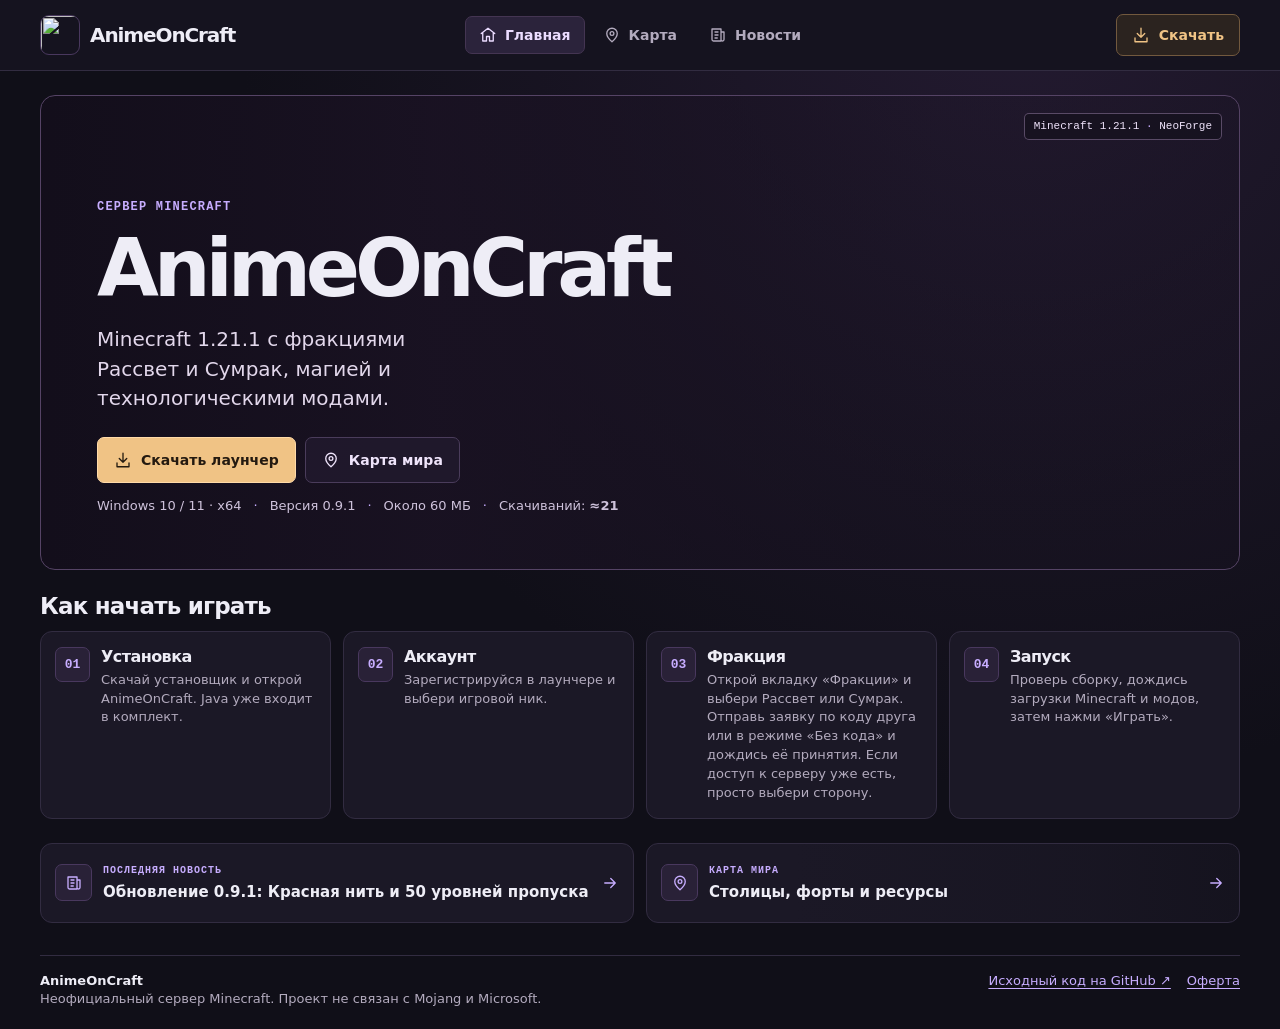
==== commit 38acbcd5: "Publish AnimeOnCraft 0.9.1 factions metadata" ====
--- a/index.html
+++ b/index.html
@@ -30,7 +30,7 @@
       <a href="#map" data-tab="map"><svg aria-hidden="true"><use href="#i-map"/></svg>Карта</a>
       <a href="#news" data-tab="news"><svg aria-hidden="true"><use href="#i-news"/></svg>Новости</a>
     </nav>
-    <a class="button mini-download" href="https://charizma1337.github.io/animeoncraft-updates/0.9.0/AnimeOnCraft_0.9.0_x64-setup.exe" download><svg aria-hidden="true"><use href="#i-download"/></svg>Скачать</a>
+    <a class="button mini-download" href="https://charizma1337.github.io/animeoncraft-updates/0.9.1/AnimeOnCraft_0.9.1_x64-setup.exe" download><svg aria-hidden="true"><use href="#i-download"/></svg>Скачать</a>
   </div>
 </header>
 
@@ -42,11 +42,11 @@
         <h1 id="hero-title">AnimeOnCraft</h1>
         <p class="lead">Minecraft 1.21.1 с фракциями Рассвет и Сумрак, магией и технологическими модами.</p>
         <div class="hero-actions">
-          <a class="button button-primary cta" href="https://charizma1337.github.io/animeoncraft-updates/0.9.0/AnimeOnCraft_0.9.0_x64-setup.exe" download><svg aria-hidden="true"><use href="#i-download"/></svg>Скачать лаунчер</a>
+          <a class="button button-primary cta" href="https://charizma1337.github.io/animeoncraft-updates/0.9.1/AnimeOnCraft_0.9.1_x64-setup.exe" download><svg aria-hidden="true"><use href="#i-download"/></svg>Скачать лаунчер</a>
           <a class="button button-secondary" href="#map"><svg aria-hidden="true"><use href="#i-map"/></svg>Карта мира</a>
         </div>
         <ul class="specs" aria-label="Требования и версия лаунчера">
-          <li>Windows 10 / 11 · x64</li><li>Версия 0.9.0</li><li>Около 59 МБ</li>
+          <li>Windows 10 / 11 · x64</li><li>Версия 0.9.1</li><li>Около 60 МБ</li>
           <li>Скачиваний: <strong id="launcher-download-count" data-baseline="21">≈21</strong></li>
         </ul>
       </div>
@@ -58,7 +58,7 @@
       <ol class="steps">
         <li class="panel"><span class="step-index" aria-hidden="true">01</span><div><h3>Установка</h3><p>Скачай установщик и открой AnimeOnCraft. Java уже входит в комплект.</p></div></li>
         <li class="panel"><span class="step-index" aria-hidden="true">02</span><div><h3>Аккаунт</h3><p>Зарегистрируйся в лаунчере и выбери игровой ник.</p></div></li>
-        <li class="panel"><span class="step-index" aria-hidden="true">03</span><div><h3>Фракция</h3><p>Открой вкладку «Фракции». Новичку нужен код приглашения друга и принятие заявки. Если доступ к серверу уже есть, выбери Рассвет или Сумрак без кода.</p></div></li>
+        <li class="panel"><span class="step-index" aria-hidden="true">03</span><div><h3>Фракция</h3><p>Открой вкладку «Фракции» и выбери Рассвет или Сумрак. Отправь заявку по коду друга или в режиме «Без кода» и дождись её принятия. Если доступ к серверу уже есть, просто выбери сторону.</p></div></li>
         <li class="panel"><span class="step-index" aria-hidden="true">04</span><div><h3>Запуск</h3><p>Проверь сборку, дождись загрузки Minecraft и модов, затем нажми «Играть».</p></div></li>
       </ol>
     </section>
